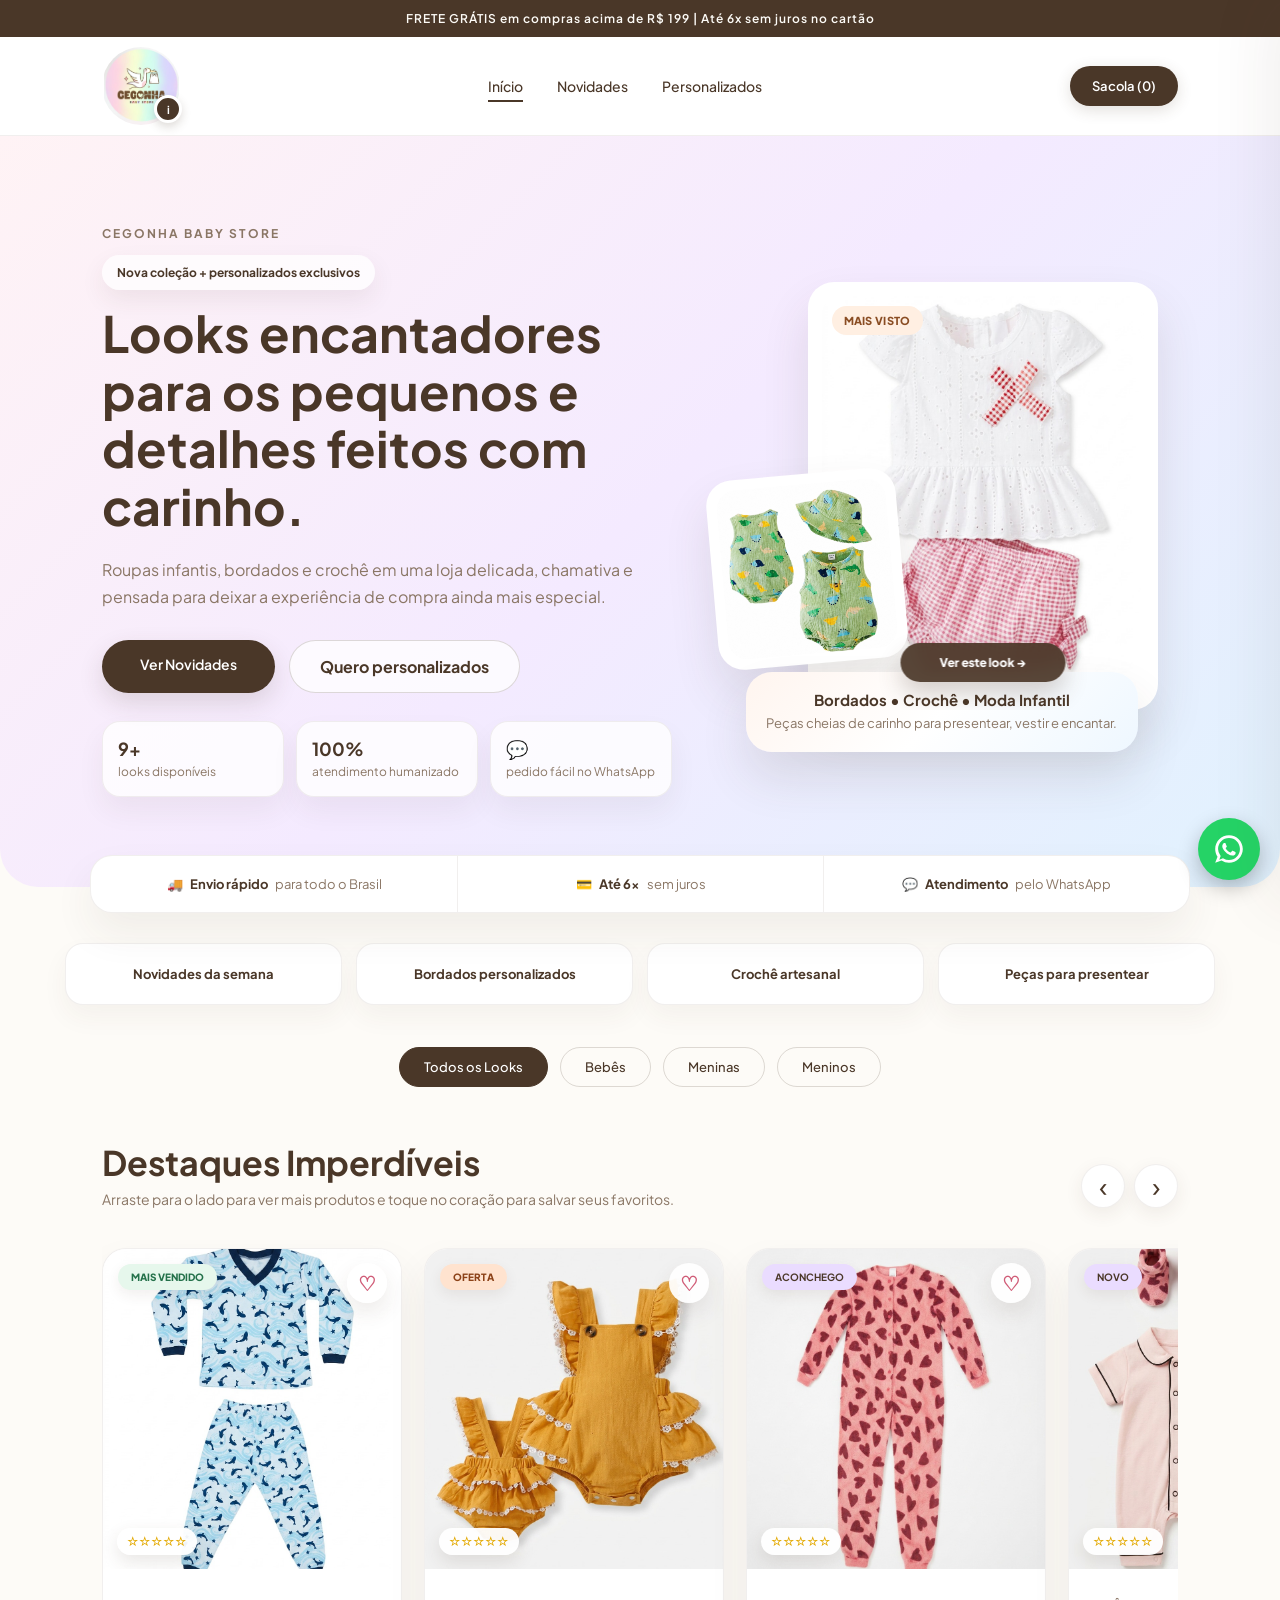
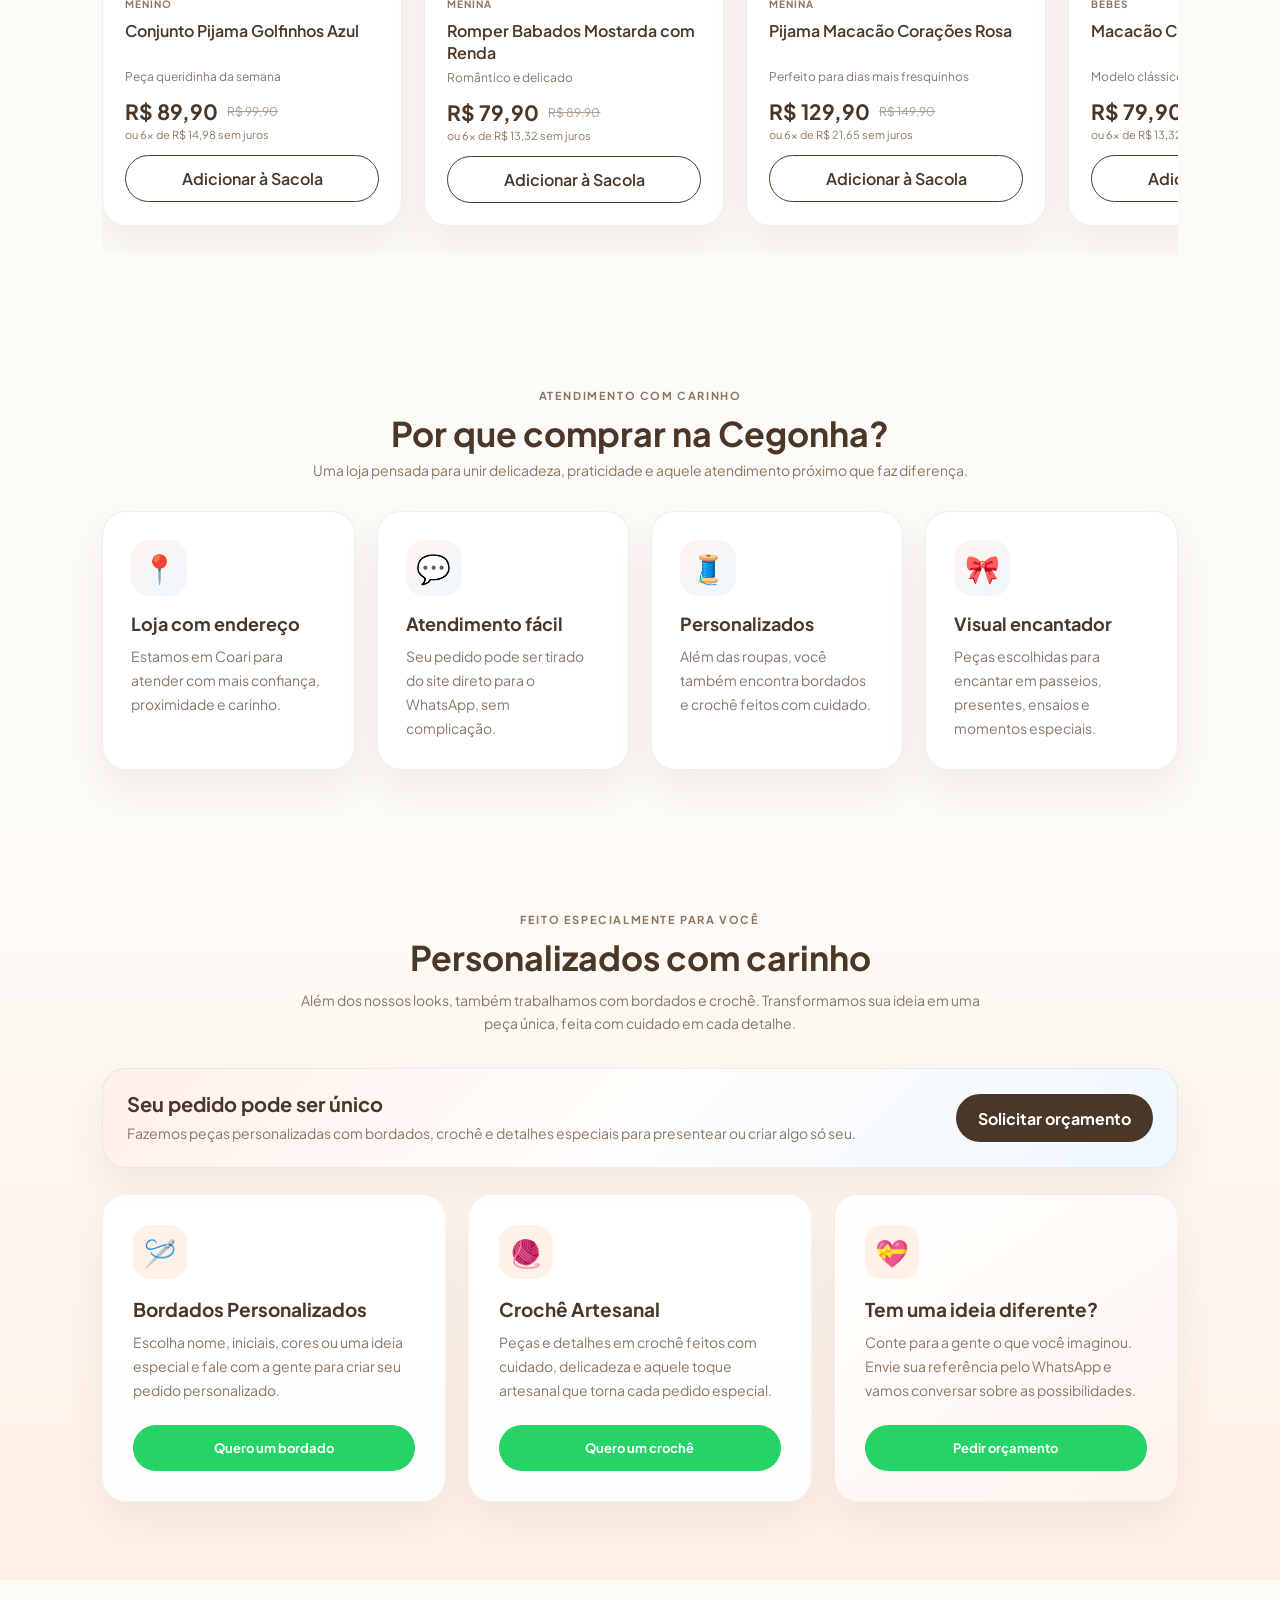
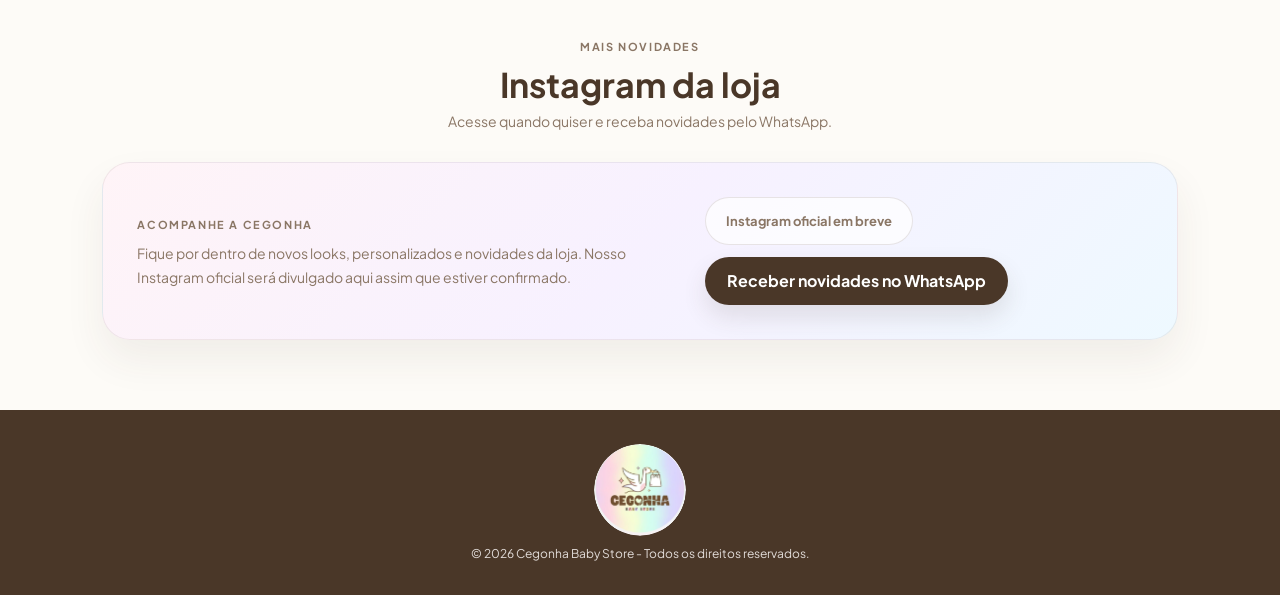
==== index.html @ 8d63ad2d "Add files via upload" ====
<!DOCTYPE html>
<html lang="pt-BR">
<head>
    <meta charset="UTF-8">
    <meta name="viewport" content="width=device-width, initial-scale=1.0">
    <meta name="theme-color" content="#4a3728">
    <title>Cegonha Baby Store | Moda Infantil Premium</title>

    <link rel="preconnect" href="https://fonts.googleapis.com">
    <link rel="preconnect" href="https://fonts.gstatic.com" crossorigin>
    <link href="https://fonts.googleapis.com/css2?family=Plus+Jakarta+Sans:wght@400;500;600;700;800&display=swap" rel="stylesheet">
    <link rel="stylesheet" href="./style.css?v=24">
</head>
<body>

    <div class="topo-alerta">
        FRETE GRÁTIS em compras acima de R$ 199 | Até 6x sem juros no cartão
    </div>

    <header>
        <button class="logo-container logo-botao" type="button" onclick="abrirContato()" aria-label="Ver informações da Cegonha Baby Store" title="Ver informações da loja">
            <img src="./logo.jpg" alt="Cegonha Baby Store" class="logo-img">
        </button>

        <nav aria-label="Menu principal">
            <a href="#inicio" class="ativo" onclick="gerenciarMenuAtivo(this)">Início</a>
            <a href="#produtos" onclick="gerenciarMenuAtivo(this)">Novidades</a>
            <a href="#personalizados" onclick="gerenciarMenuAtivo(this)">Personalizados</a>
        </nav>

        <button class="carrinho" type="button" onclick="alternarCarrinho(true)" aria-label="Abrir sacola">
            Sacola (<span id="contador-carrinho">0</span>)
        </button>
    </header>

    <aside id="carrinho-lateral" class="carrinho-lateral" aria-label="Sacola de compras">
        <div class="carrinho-cabecalho">
            <h3>Sua Sacola</h3>
            <button class="btn-fechar" type="button" onclick="alternarCarrinho(false)" aria-label="Fechar sacola">✕</button>
        </div>

        <div id="carrinho-itens" class="carrinho-itens">
            <p class="carrinho-vazio">Sua sacola está vazia.</p>
        </div>

        <div class="carrinho-rodape">
            <div class="total-bloco">
                <span>Total:</span>
                <span id="carrinho-total">R$ 0,00</span>
            </div>
            <a href="#" id="botao-finalizar-link" target="_blank" rel="noopener noreferrer" class="btn-finalizar" onclick="enviarPedidoWhatsApp(event)">
                Finalizar Pedido via WhatsApp
            </a>
        </div>
    </aside>
    <div id="carrinho-overlay" class="carrinho-overlay" onclick="alternarCarrinho(false)"></div>

    <main>
        <section id="inicio" class="hero">
            <div class="hero-container hero-layout">
                <div class="hero-texto hero-texto-alinhado">
                    <span class="hero-mini">CEGONHA BABY STORE</span>
                    <span class="hero-chip">Nova coleção + personalizados exclusivos</span>
                    <h1>Looks encantadores para os pequenos e detalhes feitos com carinho.</h1>
                    <p>Roupas infantis, bordados e crochê em uma loja delicada, chamativa e pensada para deixar a experiência de compra ainda mais especial.</p>
                    <div class="hero-botoes">
                        <a href="#produtos" class="btn-principal">Ver Novidades</a>
                        <a href="#personalizados" class="btn-secundario">Quero personalizados</a>
                    </div>
                    <div class="hero-mini-cards">
                        <div><strong>9+</strong><span>looks disponíveis</span></div>
                        <div><strong>100%</strong><span>atendimento humanizado</span></div>
                        <div><strong>💬</strong><span>pedido fácil no WhatsApp</span></div>
                    </div>
                </div>

                <div class="hero-visual">
                    <div class="hero-card-principal">
                        <span class="hero-selo">MAIS VISTO</span>
                        <img src="./conjunto-batinha-xadrez.jpeg" alt="Conjunto Batinha Bordada Xadrez Rosa">
                        <button class="hero-ver-produto" type="button" onclick="abrirDetalhes(5)" aria-label="Ver o Conjunto Batinha Bordada Xadrez Rosa">
                            Ver este look <span aria-hidden="true">→</span>
                        </button>
                    </div>
                    <div class="hero-card-secundario hero-card-topo">
                        <img src="./romper-dinossauros-chapeu.jpeg" alt="Produto infantil em destaque secundário">
                    </div>
                    <div class="hero-card-info">
                        <strong>Bordados • Crochê • Moda Infantil</strong>
                        <p>Peças cheias de carinho para presentear, vestir e encantar.</p>
                    </div>
                </div>
            </div>
        </section>

        <section class="beneficios" aria-label="Benefícios da loja">
            <div>🚚 <strong>Envio rápido</strong><span>para todo o Brasil</span></div>
            <div>💳 <strong>Até 6x</strong><span>sem juros</span></div>
            <div>💬 <strong>Atendimento</strong><span>pelo WhatsApp</span></div>
        </section>

        <section class="faixa-categorias" aria-label="Destaques da loja">
            <a class="faixa-item" href="#produtos">Novidades da semana</a>
            <a class="faixa-item" href="#personalizados">Bordados personalizados</a>
            <a class="faixa-item" href="#personalizados">Crochê artesanal</a>
            <a class="faixa-item" href="#produtos">Peças para presentear</a>
        </section>

        <section id="categorias" class="filtros-secao" aria-label="Categorias de produtos">
            <button class="btn-filtro ativo" type="button" data-categoria="todos" onclick="filtrarProdutos('todos', this)">Todos os Looks</button>
            <button class="btn-filtro" type="button" data-categoria="bebe" onclick="filtrarProdutos('bebe', this)">Bebês</button>
            <button class="btn-filtro" type="button" data-categoria="menina" onclick="filtrarProdutos('menina', this)">Meninas</button>
            <button class="btn-filtro" type="button" data-categoria="menino" onclick="filtrarProdutos('menino', this)">Meninos</button>
        </section>

        <section id="produtos" class="vitrine-container">
            <div class="secao-cabecalho vitrine-cabecalho">
                <div>
                    <h2>Destaques Imperdíveis</h2>
                    <p>Arraste para o lado para ver mais produtos e toque no coração para salvar seus favoritos.</p>
                </div>

                <div class="controles-carrossel" aria-label="Navegação dos produtos">
                    <button type="button" class="seta-carrossel" onclick="rolarProdutos(-1)" aria-label="Produtos anteriores">‹</button>
                    <button type="button" class="seta-carrossel" onclick="rolarProdutos(1)" aria-label="Próximos produtos">›</button>
                </div>
            </div>

            <div class="grade-produtos" id="lista-produtos" aria-live="polite"></div>
        </section>

        <section class="por-que-comprar" aria-label="Por que comprar na Cegonha Baby Store">
            <div class="secao-cabecalho">
                <span class="personalizados-mini">ATENDIMENTO COM CARINHO</span>
                <h2>Por que comprar na Cegonha?</h2>
                <p>Uma loja pensada para unir delicadeza, praticidade e aquele atendimento próximo que faz diferença.</p>
            </div>

            <button class="mobile-section-toggle" type="button" onclick="alternarSecaoMobile('secao-por-que', this)">Ver mais informações</button>
            <div id="secao-por-que" class="mobile-section-content">
                <div class="por-que-grade">
                <article class="por-que-card">
                    <div class="por-que-icone">📍</div>
                    <h3>Loja com endereço</h3>
                    <p>Estamos em Coari para atender com mais confiança, proximidade e carinho.</p>
                </article>
                <article class="por-que-card">
                    <div class="por-que-icone">💬</div>
                    <h3>Atendimento fácil</h3>
                    <p>Seu pedido pode ser tirado do site direto para o WhatsApp, sem complicação.</p>
                </article>
                <article class="por-que-card">
                    <div class="por-que-icone">🧵</div>
                    <h3>Personalizados</h3>
                    <p>Além das roupas, você também encontra bordados e crochê feitos com cuidado.</p>
                </article>
                <article class="por-que-card">
                    <div class="por-que-icone">🎀</div>
                    <h3>Visual encantador</h3>
                    <p>Peças escolhidas para encantar em passeios, presentes, ensaios e momentos especiais.</p>
                </article>
                </div>
            </div>
        </section>

        <section id="personalizados" class="personalizados-secao">
            <div class="secao-cabecalho personalizados-cabecalho">
                <span class="personalizados-mini">FEITO ESPECIALMENTE PARA VOCÊ</span>
                <h2>Personalizados com carinho</h2>
                <p>Além dos nossos looks, também trabalhamos com bordados e crochê. Transformamos sua ideia em uma peça única, feita com cuidado em cada detalhe.</p>
            </div>

            <button class="mobile-section-toggle" type="button" onclick="alternarSecaoMobile('secao-personalizados', this)">Abrir personalizados</button>
            <div id="secao-personalizados" class="mobile-section-content">
                <div class="atelier-faixa">
                <div>
                    <strong>Seu pedido pode ser único</strong>
                    <p>Fazemos peças personalizadas com bordados, crochê e detalhes especiais para presentear ou criar algo só seu.</p>
                </div>
                <a href="https://wa.me/5597984154273?text=Ol%C3%A1%21%20Vim%20pelo%20site%20da%20Cegonha%20Baby%20Store%20e%20gostaria%20de%20fazer%20um%20pedido%20personalizado.%20%F0%9F%92%96" target="_blank" rel="noopener noreferrer">Solicitar orçamento</a>
            </div>

            <div class="personalizados-grade">
                <article class="personalizado-card">
                    <div class="personalizado-icone" aria-hidden="true">🪡</div>
                    <h3>Bordados Personalizados</h3>
                    <p>Escolha nome, iniciais, cores ou uma ideia especial e fale com a gente para criar seu pedido personalizado.</p>
                    <a class="btn-personalizado" href="https://wa.me/5597984154273?text=Ol%C3%A1%21%20Vim%20pelo%20site%20da%20Cegonha%20Baby%20Store%20e%20gostaria%20de%20fazer%20um%20or%C3%A7amento%20de%20bordado%20personalizado.%20%F0%9F%AA%A1%E2%9C%A8" target="_blank" rel="noopener noreferrer">Quero um bordado</a>
                </article>

                <article class="personalizado-card">
                    <div class="personalizado-icone" aria-hidden="true">🧶</div>
                    <h3>Crochê Artesanal</h3>
                    <p>Peças e detalhes em crochê feitos com cuidado, delicadeza e aquele toque artesanal que torna cada pedido especial.</p>
                    <a class="btn-personalizado" href="https://wa.me/5597984154273?text=Ol%C3%A1%21%20Vim%20pelo%20site%20da%20Cegonha%20Baby%20Store%20e%20gostaria%20de%20fazer%20um%20or%C3%A7amento%20de%20croch%C3%AA%20personalizado.%20%F0%9F%A7%B6%E2%9C%A8" target="_blank" rel="noopener noreferrer">Quero um crochê</a>
                </article>

                <article class="personalizado-card personalizado-destaque">
                    <div class="personalizado-icone" aria-hidden="true">💝</div>
                    <h3>Tem uma ideia diferente?</h3>
                    <p>Conte para a gente o que você imaginou. Envie sua referência pelo WhatsApp e vamos conversar sobre as possibilidades.</p>
                    <a class="btn-personalizado" href="https://wa.me/5597984154273?text=Ol%C3%A1%21%20Vim%20pelo%20site%20da%20Cegonha%20Baby%20Store%20e%20tenho%20uma%20ideia%20para%20um%20pedido%20personalizado.%20Posso%20enviar%20uma%20refer%C3%AAncia%3F%20%F0%9F%92%95" target="_blank" rel="noopener noreferrer">Pedir orçamento</a>
                </article>
                </div>
            </div>
        </section>

        <section id="instagram" class="instagram-secao">
            <div class="secao-cabecalho secao-cabecalho-mobile-simples">
                <span class="personalizados-mini">MAIS NOVIDADES</span>
                <h2>Instagram da loja</h2>
                <p>Acesse quando quiser e receba novidades pelo WhatsApp.</p>
            </div>
            <button class="mobile-section-toggle" type="button" onclick="alternarSecaoMobile('secao-instagram', this)">Abrir Instagram</button>
            <div id="secao-instagram" class="mobile-section-content">
                <div class="instagram-card">
                    <div>
                        <span class="personalizados-mini">ACOMPANHE A CEGONHA</span>
                        <p>Fique por dentro de novos looks, personalizados e novidades da loja. Nosso Instagram oficial será divulgado aqui assim que estiver confirmado.</p>
                    </div>
                    <div class="instagram-acoes">
                        <span class="instagram-em-breve" aria-label="Instagram oficial em breve">Instagram oficial em breve</span>
                        <a class="btn-instagram" href="https://wa.me/5597984154273?text=Ol%C3%A1%21%20Quero%20receber%20as%20novidades%20da%20Cegonha%20Baby%20Store." target="_blank" rel="noopener noreferrer">Receber novidades no WhatsApp</a>
                    </div>
                </div>
            </div>
        </section>
    </main>

    <div id="modal-contato" class="modal-contato" onclick="fecharContatoAoClicarFora(event)">
        <section class="contato-conteudo" role="dialog" aria-modal="true" aria-labelledby="contato-titulo">
            <button class="btn-fechar-contato" type="button" onclick="fecharContato()" aria-label="Fechar informações da loja">✕</button>

            <div class="contato-topo">
                <img src="./logo.jpg" alt="Cegonha Baby Store" class="contato-logo">
                <div>
                    <span class="contato-mini">FALE COM A GENTE</span>
                    <h2 id="contato-titulo">Cegonha Baby Store</h2>
                    <p>Será um prazer atender você. Confira nossos canais e endereço.</p>
                </div>
            </div>

            <div class="contato-lista">
                <a class="contato-item" href="tel:+559784262577">
                    <span class="contato-icone" aria-hidden="true">📞</span>
                    <span>
                        <small>Telefone</small>
                        <strong>(97) 8426-2577</strong>
                    </span>
                </a>

                <a class="contato-item" href="mailto:cegonhababystoreoficial@gmail.com">
                    <span class="contato-icone" aria-hidden="true">✉️</span>
                    <span>
                        <small>E-mail</small>
                        <strong>cegonhababystoreoficial@gmail.com</strong>
                    </span>
                </a>

                <div class="contato-item contato-endereco">
                    <span class="contato-icone" aria-hidden="true">📍</span>
                    <span>
                        <small>Endereço</small>
                        <strong>Rua Dois de Agosto, nº 478 — Centro, Coari - AM</strong>
                    </span>
                </div>
            </div>

            <a class="contato-whatsapp" href="https://wa.me/5597984154273?text=Ol%C3%A1%21%20Vim%20pelo%20site%20da%20Cegonha%20Baby%20Store%20e%20gostaria%20de%20mais%20informa%C3%A7%C3%B5es." target="_blank" rel="noopener noreferrer">
                Falar pelo WhatsApp
            </a>
        </section>
    </div>

    <div id="modal-detalhes" class="modal-detalhes" onclick="fecharModalAoClicarFora(event)">
        <div class="modal-conteudo">
            <button class="btn-fechar-modal" type="button" onclick="fecharDetalhes()" aria-label="Fechar detalhes">✕</button>
            <div class="modal-foto-bloco" id="modal-foto-bloco" onclick="abrirVisualizadorImagem()" role="button" tabindex="0" aria-label="Ampliar e explorar a foto do produto">
                <img id="modal-img" src="" alt="Produto ampliado">
                <span class="dica-ampliar" aria-hidden="true">Toque para ampliar</span>
            </div>
            <div class="modal-info-bloco">
                <span id="modal-categoria" class="produto-categoria"></span>
                <h2 id="modal-titulo">Nome do Produto</h2>
                <div id="modal-preco" class="modal-preco">R$ 0,00</div>
                <p id="modal-descricao" class="modal-descricao">Descrição...</p>
                <div class="modal-acoes">
                    <button id="modal-btn-comprar" type="button" class="btn-comprar">Adicionar à Sacola</button>
                    <a id="modal-btn-whatsapp" class="btn-modal-whatsapp" href="https://wa.me/5597984154273" target="_blank" rel="noopener noreferrer">Falar no WhatsApp</a>
                </div>

                <button class="btn-toggle-avaliacoes-mobile" type="button" onclick="alternarAvaliacoesMobile()">Ver avaliações e avaliar</button>

                <section id="avaliacoes-modal" class="avaliacoes-modal" aria-labelledby="avaliacoes-titulo">
                    <div class="avaliacoes-resumo avaliacoes-resumo-compacto">
                        <div>
                            <span class="avaliacoes-mini">AVALIAÇÕES DE CLIENTES</span>
                            <h3 id="avaliacoes-titulo">Avalie esta peça</h3>
                        </div>
                        <div class="avaliacoes-media" id="avaliacoes-media">
                            <strong>—</strong>
                            <span>☆☆☆☆☆</span>
                        </div>
                    </div>

                    <form class="avaliacao-form avaliacao-form-compacta" onsubmit="enviarAvaliacao(event)">
                        <div class="avaliacao-linha-topo">
                            <div>
                                <p class="avaliacao-pergunta">Sua nota</p>
                                <small class="avaliacao-dica">Toque nas estrelas e envie.</small>
                            </div>
                            <div class="avaliacao-estrelas-escolha" id="avaliacao-estrelas-escolha" role="radiogroup" aria-label="Escolha uma nota de 1 a 5 estrelas">
                                <button type="button" data-nota="1" onclick="selecionarNota(1)" aria-label="1 estrela">★</button>
                                <button type="button" data-nota="2" onclick="selecionarNota(2)" aria-label="2 estrelas">★</button>
                                <button type="button" data-nota="3" onclick="selecionarNota(3)" aria-label="3 estrelas">★</button>
                                <button type="button" data-nota="4" onclick="selecionarNota(4)" aria-label="4 estrelas">★</button>
                                <button type="button" data-nota="5" onclick="selecionarNota(5)" aria-label="5 estrelas">★</button>
                            </div>
                        </div>

                        <div class="avaliacao-campos avaliacao-campos-compactos">
                            <input id="avaliacao-nome" type="text" maxlength="40" placeholder="Seu nome (opcional)" autocomplete="name">
                            <textarea id="avaliacao-comentario" maxlength="300" rows="2" placeholder="Comentário curto (opcional)"></textarea>
                        </div>

                        <div class="avaliacao-rodape-form">
                            <small class="avaliacao-aviso">Sua avaliação será publicada para todos e pode ser atualizada neste aparelho.</small>
                            <button id="btn-enviar-avaliacao" class="btn-enviar-avaliacao" type="submit">Enviar avaliação</button>
                        </div>
                    </form>

                    <div id="lista-avaliacoes" class="lista-avaliacoes lista-avaliacoes-compacta"></div>
                </section>
            </div>
        </div>
    </div>

    <!-- Visualizador da foto: zoom + arrastar/passear pela imagem -->
    <div id="visualizador-imagem" class="visualizador-imagem" aria-hidden="true">
        <div class="visualizador-barra">
            <div class="visualizador-titulo">
                <strong id="visualizador-nome">Detalhes da peça</strong>
                <small>Arraste para explorar • use dois dedos para ampliar</small>
            </div>
            <button class="visualizador-fechar" type="button" onclick="fecharVisualizadorImagem()" aria-label="Fechar imagem ampliada">✕</button>
        </div>

        <div id="visualizador-area" class="visualizador-area" aria-label="Imagem ampliada do produto">
            <img id="visualizador-img" src="" alt="" draggable="false">
        </div>

        <div class="visualizador-controles" aria-label="Controles de zoom">
            <button type="button" onclick="alterarZoomImagem(-0.5)" aria-label="Diminuir zoom">−</button>
            <button type="button" class="visualizador-reset" onclick="resetarVisualizadorImagem()">100%</button>
            <button type="button" onclick="alterarZoomImagem(0.5)" aria-label="Aumentar zoom">+</button>
        </div>
    </div>

    <div id="pedido-modal" class="pedido-modal" aria-hidden="true" onclick="fecharPedidoAoClicarFora(event)">
        <section class="pedido-modal-card" role="dialog" aria-modal="true" aria-labelledby="pedido-modal-titulo">
            <div class="pedido-modal-topo">
                <div>
                    <span class="pedido-modal-mini">FINALIZAR PEDIDO</span>
                    <h2 id="pedido-modal-titulo">Só falta seus dados</h2>
                    <p>O pedido será registrado e, em seguida, abriremos o WhatsApp para você finalizar com a loja.</p>
                </div>
                <button type="button" class="pedido-modal-fechar" onclick="fecharPedidoModal()" aria-label="Fechar">×</button>
            </div>

            <form id="pedido-form" class="pedido-form" onsubmit="confirmarPedidoWhatsApp(event)">
                <label>
                    <span>Seu nome *</span>
                    <input id="pedido-cliente-nome" type="text" maxlength="80" autocomplete="name" required placeholder="Como podemos chamar você?">
                </label>

                <label>
                    <span>Telefone / WhatsApp *</span>
                    <input id="pedido-cliente-telefone" type="tel" maxlength="20" autocomplete="tel" inputmode="tel" required placeholder="(97) 99999-9999">
                </label>

                <label>
                    <span>Observação <small>(opcional)</small></span>
                    <textarea id="pedido-observacao" maxlength="500" rows="3" placeholder="Ex.: preferência de cor, retirada, presente..."></textarea>
                </label>

                <div class="pedido-resumo-mini">
                    <span>Total do pedido</span>
                    <strong id="pedido-modal-total">R$ 0,00</strong>
                </div>

                <p id="pedido-form-msg" class="pedido-form-msg" role="status"></p>

                <div class="pedido-form-acoes">
                    <button type="button" class="pedido-btn-secundario" onclick="fecharPedidoModal()">Voltar</button>
                    <button id="pedido-confirmar-btn" type="submit" class="pedido-btn-principal">Registrar e abrir WhatsApp</button>
                </div>
            </form>
        </section>
    </div>

    <div id="toast-carrinho" class="toast-carrinho" aria-live="polite"></div>

    <a href="https://wa.me/5597984154273?text=Olá!%20Gostaria%20de%20mais%20informações."
       class="whatsapp-btn"
       target="_blank"
       rel="noopener noreferrer"
       aria-label="Falar no WhatsApp">
        <svg xmlns="http://www.w3.org/2000/svg" width="34" height="34" viewBox="0 0 32 32" fill="white" aria-hidden="true">
            <path d="M16.001 3C8.832 3 3 8.831 3 16c0 2.58.756 5.09 2.188 7.24L3 29l5.93-2.155A12.95 12.95 0 0016.001 29C23.169 29 29 23.169 29 16S23.169 3 16.001 3zm0 23.4a10.3 10.3 0 01-5.253-1.435l-.376-.224-3.52 1.279 1.303-3.43-.245-.392A10.31 10.31 0 015.7 16c0-5.68 4.622-10.3 10.301-10.3 5.68 0 10.3 4.62 10.3 10.3 0 5.679-4.62 10.4-10.3 10.4zm5.65-7.65c-.31-.156-1.83-.902-2.116-1.004-.285-.104-.492-.156-.699.156-.207.31-.803 1.004-.985 1.21-.182.208-.364.234-.674.078-.31-.155-1.31-.482-2.496-1.537-.922-.822-1.544-1.837-1.726-2.148-.182-.31-.02-.478.136-.633.14-.139.31-.363.466-.544.156-.182.207-.311.31-.519.104-.207.052-.389-.026-.544-.078-.156-.699-1.685-.959-2.307-.252-.605-.508-.522-.699-.532h-.596c-.208 0-.544.078-.829.389-.285.31-1.088 1.063-1.088 2.592s1.114 3.006 1.27 3.214c.155.207 2.193 3.348 5.313 4.694.742.32 1.321.511 1.773.654.745.237 1.423.204 1.96.124.598-.089 1.83-.748 2.089-1.47.26-.724.26-1.345.182-1.47-.078-.13-.285-.208-.596-.364z"/>
        </svg>
    </a>

    <nav class="bottom-nav-mobile" aria-label="Navegação rápida mobile">
        <a href="#inicio" onclick="ativarMenuPorHref('#inicio', this)">
            <span class="mobile-nav-icon" aria-hidden="true"><svg viewBox="0 0 24 24"><path d="M3 11.5 12 4l9 7.5v8a1 1 0 0 1-1 1h-5v-6H9v6H4a1 1 0 0 1-1-1z"/></svg></span><span>Início</span>
        </a>
        <a href="#categorias" onclick="ativarMenuPorHref('#produtos', this)">
            <span class="mobile-nav-icon" aria-hidden="true"><svg viewBox="0 0 24 24"><path d="M4 7h16l-1 13H5zM8 7a4 4 0 0 1 8 0"/></svg></span><span>Produtos</span>
        </a>
        <a href="javascript:void(0)" onclick="abrirFavoritosMobile(this)">
            <span class="mobile-icone-com-badge mobile-nav-icon" aria-hidden="true"><svg viewBox="0 0 24 24"><path d="M20.8 4.6a5.5 5.5 0 0 0-7.8 0L12 5.7l-1.1-1.1a5.5 5.5 0 0 0-7.8 7.8L12 21l8.8-8.6a5.5 5.5 0 0 0 0-7.8z"/></svg><em id="contador-favoritos-mobile">0</em></span><span>Favoritos</span>
        </a>
        <a href="javascript:void(0)" onclick="alternarCarrinho(true); setNavMobileAtivo(this)">
            <span class="mobile-icone-com-badge mobile-nav-icon" aria-hidden="true"><svg viewBox="0 0 24 24"><path d="M6 8h12l1 12H5zM9 8a3 3 0 0 1 6 0"/></svg><em id="contador-sacola-mobile">0</em></span><span>Sacola</span>
        </a>
    </nav>

    <footer>
        <button class="footer-logo-botao" type="button" onclick="abrirContato()" aria-label="Ver informações da Cegonha Baby Store" title="Ver informações da loja">
            <img src="./logo.jpg" alt="Cegonha Baby Store" class="footer-logo">
        </button>
        <p>&copy; 2026 Cegonha Baby Store - Todos os direitos reservados.</p>
    </footer>

    <script src="https://cdn.jsdelivr.net/npm/@supabase/supabase-js@2"></script>
    <script src="./script.js?v=24"></script>
</body>
</html>
---- style.css ----
* {
    margin: 0;
    padding: 0;
    box-sizing: border-box;
    font-family: 'Plus Jakarta Sans', sans-serif;
}

:root {
    --marrom-luxo: #4a3728;
    --marrom-suave: #8a7665;
    --rosa-veludo: #fbc4ab;
    --rosa-fundo: #fff1e6;
    --branco-puro: #ffffff;
    --amarelo-logo: #fff0a8;
    --lilas-logo: #eadcff;
    --verde-whatsapp: #25d366;
    --borda: rgba(74, 55, 40, 0.08);
    --sombra-premium: 0 20px 40px rgba(74, 55, 40, 0.07);
}

html {
    scroll-behavior: smooth;
}

body {
    background-color: #fdfbf7;
    color: var(--marrom-luxo);
    overflow-x: hidden;
}

button,
a {
    -webkit-tap-highlight-color: transparent;
}

button {
    font: inherit;
}

.topo-alerta {
    background-color: var(--marrom-luxo);
    color: #fdfbf7;
    text-align: center;
    padding: 11px 5%;
    font-size: 12px;
    font-weight: 600;
    letter-spacing: 1px;
}

header {
    background-color: rgba(255, 255, 255, 0.94);
    backdrop-filter: blur(12px);
    display: flex;
    justify-content: space-between;
    align-items: center;
    gap: 24px;
    padding: 10px 8%;
    position: sticky;
    top: 0;
    z-index: 1000;
    border-bottom: 1px solid var(--borda);
}

.logo-container {
    display: flex;
    align-items: center;
    text-decoration: none;
    flex-shrink: 0;
}

.logo-img {
    width: 78px;
    height: 78px;
    object-fit: contain;
    display: block;
    border-radius: 50%;
}

nav {
    display: flex;
    align-items: center;
    gap: 34px;
}

nav a {
    text-decoration: none;
    color: var(--marrom-luxo);
    font-weight: 500;
    font-size: 14px;
    position: relative;
    padding: 7px 0;
}

nav a::after {
    content: '';
    position: absolute;
    width: 0;
    height: 2px;
    bottom: 0;
    left: 0;
    background-color: var(--marrom-luxo);
    transition: width .25s ease;
}

nav a:hover::after,
nav a.ativo::after {
    width: 100%;
}

.carrinho {
    border: 0;
    cursor: pointer;
    font-weight: 600;
    font-size: 13px;
    background-color: var(--marrom-luxo);
    color: var(--branco-puro);
    padding: 12px 22px;
    border-radius: 100px;
    box-shadow: 0 4px 15px rgba(74, 55, 40, 0.16);
    transition: transform .25s ease, box-shadow .25s ease;
    white-space: nowrap;
}

.carrinho:hover {
    transform: translateY(-2px);
    box-shadow: 0 8px 24px rgba(74, 55, 40, 0.22);
}

.hero {
    background: linear-gradient(135deg, #fff3f5 0%, #f4eaff 50%, #e0f2fe 100%);
    padding: 90px 8%;
    min-height: 455px;
    display: flex;
    align-items: center;
    justify-content: center;
    text-align: center;
    border-bottom-left-radius: 38px;
    border-bottom-right-radius: 38px;
}

.hero-container {
    width: 100%;
    display: flex;
    justify-content: center;
}

.hero-texto {
    max-width: 780px;
    display: flex;
    flex-direction: column;
    align-items: center;
}

.hero-mini {
    margin-bottom: 14px;
    font-size: 12px;
    font-weight: 700;
    letter-spacing: 2px;
    color: var(--marrom-suave);
}

.hero-texto h1 {
    font-size: clamp(34px, 5vw, 50px);
    line-height: 1.15;
    margin-bottom: 22px;
}

.hero-texto p {
    max-width: 680px;
    font-size: 16px;
    color: var(--marrom-suave);
    line-height: 1.7;
    margin-bottom: 30px;
}

.btn-principal {
    display: inline-block;
    background-color: var(--marrom-luxo);
    color: var(--branco-puro);
    padding: 15px 38px;
    text-decoration: none;
    font-weight: 600;
    font-size: 14px;
    border-radius: 100px;
    box-shadow: 0 10px 25px rgba(74, 55, 40, 0.15);
    transition: transform .25s ease, background .25s ease;
}

.btn-principal:hover {
    background-color: var(--marrom-suave);
    transform: translateY(-2px);
}

.beneficios {
    width: min(1100px, 88%);
    margin: -32px auto 30px;
    position: relative;
    z-index: 2;
    background: #fff;
    border: 1px solid var(--borda);
    border-radius: 22px;
    box-shadow: var(--sombra-premium);
    display: grid;
    grid-template-columns: repeat(3, 1fr);
    overflow: hidden;
}

.beneficios > div {
    padding: 20px;
    display: flex;
    justify-content: center;
    align-items: center;
    gap: 7px;
    font-size: 13px;
    text-align: center;
}

.beneficios > div + div {
    border-left: 1px solid var(--borda);
}

.beneficios span {
    color: var(--marrom-suave);
}

.filtros-secao {
    display: flex;
    justify-content: center;
    gap: 12px;
    margin: 42px auto 18px;
    padding: 0 4%;
}

.btn-filtro {
    flex-shrink: 0;
    background-color: transparent;
    border: 1px solid rgba(74, 55, 40, 0.18);
    padding: 11px 24px;
    border-radius: 100px;
    font-weight: 500;
    font-size: 13px;
    color: var(--marrom-luxo);
    cursor: pointer;
    transition: all .25s ease;
}

.btn-filtro.ativo,
.btn-filtro:hover {
    background-color: var(--marrom-luxo);
    border-color: var(--marrom-luxo);
    color: var(--branco-puro);
}

.vitrine-container {
    padding: 0 8% 50px;
}

.secao-cabecalho {
    text-align: center;
    margin: 54px 0 32px;
}

.secao-cabecalho h2 {
    font-size: clamp(26px, 4vw, 34px);
    font-weight: 700;
}

.secao-cabecalho p {
    color: var(--marrom-suave);
    font-size: 14px;
    margin-top: 6px;
}

.vitrine-cabecalho {
    display: flex;
    align-items: flex-end;
    justify-content: space-between;
    gap: 24px;
    text-align: left;
}

.controles-carrossel {
    display: flex;
    gap: 9px;
    flex-shrink: 0;
}

.seta-carrossel {
    width: 44px;
    height: 44px;
    border: 1px solid var(--borda);
    border-radius: 50%;
    background: #fff;
    color: var(--marrom-luxo);
    font-size: 28px;
    line-height: 1;
    cursor: pointer;
    box-shadow: 0 6px 18px rgba(74, 55, 40, .08);
    transition: all .2s ease;
}

.seta-carrossel:hover {
    background: var(--marrom-luxo);
    color: #fff;
    transform: translateY(-1px);
}

/* CARROSSEL HORIZONTAL: celular desliza com o dedo e computador pode arrastar com o mouse */
.grade-produtos {
    display: flex;
    gap: 22px;
    overflow-x: auto;
    overflow-y: hidden;
    padding: 8px 4px 28px;
    scroll-behavior: smooth;
    scroll-snap-type: x proximity;
    scrollbar-width: none;
    cursor: grab;
    user-select: none;
    -webkit-overflow-scrolling: touch;
}

.grade-produtos::-webkit-scrollbar {
    display: none;
}

.grade-produtos.arrastando {
    cursor: grabbing;
    scroll-behavior: auto;
}

.produto-card {
    flex: 0 0 clamp(245px, 24vw, 300px);
    scroll-snap-align: start;
    background-color: var(--branco-puro);
    border-radius: 24px;
    overflow: hidden;
    position: relative;
    border: 1px solid var(--borda);
    box-shadow: var(--sombra-premium);
    transition: transform .3s ease, box-shadow .3s ease;
}

.produto-card:hover {
    transform: translateY(-5px);
    box-shadow: 0 24px 48px rgba(74, 55, 40, 0.10);
}

.produto-imagem {
    width: 100%;
    height: 320px;
    overflow: hidden;
    position: relative;
    cursor: zoom-in;
    background: linear-gradient(135deg, #fff3f5, #f4eaff, #e0f2fe);
}

.produto-imagem img {
    width: 100%;
    height: 100%;
    display: block;
    object-fit: cover;
    transition: transform .45s ease;
    -webkit-user-drag: none;
}

.produto-imagem::after {
    content: "Toque para ver detalhes";
    position: absolute;
    left: 50%;
    bottom: 12px;
    transform: translateX(-50%);
    background: rgba(255, 255, 255, 0.92);
    color: var(--marrom-luxo);
    padding: 7px 12px;
    border-radius: 999px;
    font-size: 11px;
    font-weight: 700;
    white-space: nowrap;
    opacity: 0;
    pointer-events: none;
    transition: opacity .2s ease;
    z-index: 3;
}

.produto-imagem:hover::after,
.produto-imagem:focus::after {
    opacity: 1;
}

.produto-imagem:hover img {
    transform: scale(1.06);
}

.fallback-foto {
    position: absolute;
    inset: 0;
    display: flex;
    flex-direction: column;
    align-items: center;
    justify-content: center;
    gap: 9px;
    text-align: center;
    color: var(--marrom-suave);
    padding: 20px;
    font-size: 13px;
}

.fallback-foto strong {
    color: var(--marrom-luxo);
    font-size: 14px;
}

.produto-badge-desconto,
.produto-badge-novidade {
    position: absolute;
    top: 15px;
    left: 15px;
    padding: 7px 13px;
    border-radius: 100px;
    font-size: 10px;
    font-weight: 700;
    text-transform: uppercase;
    z-index: 5;
    box-shadow: 0 5px 14px rgba(74, 55, 40, .08);
}

.produto-badge-desconto {
    background-color: var(--amarelo-logo);
}

.produto-badge-novidade {
    background-color: var(--lilas-logo);
}

.produto-info {
    padding: 22px;
    text-align: left;
}

.produto-categoria {
    font-size: 10px;
    text-transform: uppercase;
    font-weight: 700;
    color: var(--marrom-suave);
    letter-spacing: 1px;
}

.produto-card h3 {
    font-size: 16px;
    font-weight: 600;
    margin: 8px 0;
    min-height: 42px;
    line-height: 1.35;
}

.produto-estrelas {
    font-size: 12px;
    color: #e3a900;
    margin-bottom: 12px;
    letter-spacing: .2px;
}

.produto-preco-bloco {
    display: flex;
    align-items: center;
    gap: 9px;
    flex-wrap: wrap;
}

.preco-atual {
    font-size: 21px;
    font-weight: 700;
}

.preco-antigo {
    color: #a99c93;
    text-decoration: line-through;
    font-size: 12px;
}

.parcelamento {
    display: block;
    color: var(--marrom-suave);
    margin-top: 3px;
    font-size: 11px;
}

.btn-comprar {
    background-color: transparent;
    border: 1px solid var(--marrom-luxo);
    color: var(--marrom-luxo);
    padding: 12px;
    border-radius: 100px;
    cursor: pointer;
    font-weight: 600;
    width: 100%;
    margin-top: 14px;
    transition: all .25s ease;
}

.btn-comprar:hover {
    background-color: var(--marrom-luxo);
    color: var(--branco-puro);
}

.sem-produtos {
    min-width: 100%;
    text-align: center;
    padding: 60px 20px;
    color: var(--marrom-suave);
    background: #fff;
    border-radius: 24px;
    border: 1px solid var(--borda);
}

.modal-detalhes {
    position: fixed;
    inset: 0;
    background-color: rgba(74, 55, 40, 0.42);
    backdrop-filter: blur(8px);
    z-index: 3000;
    display: none;
    align-items: center;
    justify-content: center;
    padding: 20px;
}

.modal-detalhes.ativo {
    display: flex;
}

.modal-conteudo {
    background-color: #fff;
    width: 100%;
    max-width: 820px;
    border-radius: 28px;
    padding: 36px;
    position: relative;
    box-shadow: 0 30px 60px rgba(0, 0, 0, .15);
    display: grid;
    grid-template-columns: 1fr 1fr;
    gap: 34px;
    animation: modalEntrada .3s ease;
}

.btn-fechar-modal {
    position: absolute;
    top: 16px;
    right: 18px;
    width: 38px;
    height: 38px;
    border-radius: 50%;
    background: #fff;
    border: 1px solid var(--borda);
    font-size: 18px;
    cursor: pointer;
    color: var(--marrom-luxo);
    z-index: 5;
}

.modal-foto-bloco {
    width: 100%;
    height: 420px;
    border-radius: 20px;
    overflow: hidden;
    position: relative;
    background: linear-gradient(135deg, #fff3f5, #f4eaff, #e0f2fe);
}

.modal-foto-bloco img {
    width: 100%;
    height: 100%;
    object-fit: cover;
}

.modal-info-bloco {
    display: flex;
    flex-direction: column;
    justify-content: center;
    text-align: left;
}

.modal-info-bloco h2 {
    font-size: 26px;
    margin: 8px 0 10px;
}

.modal-preco {
    font-size: 25px;
    font-weight: 700;
    margin-bottom: 15px;
}

.modal-descricao {
    font-size: 14px;
    color: var(--marrom-suave);
    line-height: 1.65;
    margin-bottom: 18px;
}

@keyframes modalEntrada {
    from { opacity: 0; transform: scale(.96); }
    to { opacity: 1; transform: scale(1); }
}

.carrinho-lateral {
    position: fixed;
    top: 0;
    right: -430px;
    width: min(420px, 100vw);
    height: 100dvh;
    background-color: var(--branco-puro);
    box-shadow: -20px 0 60px rgba(74, 55, 40, .08);
    z-index: 3400;
    display: flex;
    flex-direction: column;
    padding: 32px 26px;
    transition: right .35s ease;
}

.carrinho-lateral.aberto {
    right: 0;
}

.carrinho-cabecalho {
    display: flex;
    justify-content: space-between;
    align-items: center;
    border-bottom: 1px solid #f0ece9;
    padding-bottom: 15px;
}

.btn-fechar {
    background: none;
    border: none;
    font-size: 20px;
    cursor: pointer;
}

.carrinho-itens {
    flex: 1;
    overflow-y: auto;
    padding: 20px 0;
}

.carrinho-vazio {
    text-align: center;
    color: var(--marrom-suave);
    margin-top: 40px;
}

.item-carrinho {
    display: grid;
    grid-template-columns: 58px 1fr;
    gap: 12px;
    margin-bottom: 12px;
    background: #fdfbf7;
    padding: 12px;
    border-radius: 16px;
    border: 1px solid var(--borda);
}

.item-carrinho img {
    width: 58px;
    height: 58px;
    object-fit: cover;
    border-radius: 10px;
    background: var(--rosa-fundo);
}

.item-info h5 {
    font-size: 13px;
    line-height: 1.3;
    margin-bottom: 4px;
}

.item-info p {
    font-size: 12px;
    color: var(--marrom-suave);
}

.item-acoes {
    display: flex;
    align-items: center;
    gap: 7px;
    margin-top: 8px;
}

.btn-quantidade {
    width: 27px;
    height: 27px;
    border: 1px solid var(--borda);
    border-radius: 50%;
    background: #fff;
    cursor: pointer;
}

.btn-remover {
    margin-left: auto;
    background: none;
    border: none;
    color: #b84c4c;
    cursor: pointer;
    font-size: 11px;
    font-weight: 700;
}

.carrinho-rodape {
    border-top: 1px solid #f0ece9;
    padding-top: 18px;
    padding-bottom: env(safe-area-inset-bottom, 0px);
    background: var(--branco-puro);
    flex-shrink: 0;
}

.total-bloco {
    display: flex;
    justify-content: space-between;
    font-size: 18px;
    font-weight: 700;
    margin-bottom: 15px;
}

.btn-finalizar {
    display: block;
    width: 100%;
    background-color: var(--verde-whatsapp);
    color: white;
    border: none;
    padding: 15px;
    border-radius: 100px;
    font-weight: 700;
    font-size: 14px;
    cursor: pointer;
    text-align: center;
    text-decoration: none;
}

.carrinho-overlay {
    position: fixed;
    inset: 0;
    background: rgba(74, 55, 40, .18);
    z-index: 3300;
    display: none;
}

.carrinho-overlay.aberto {
    display: block;
}

.personalizados-secao {
    background: linear-gradient(180deg, #fdfbf7 0%, var(--rosa-fundo) 100%);
    padding: 48px 8% 78px;
}

.personalizados-cabecalho {
    max-width: 760px;
    margin-left: auto;
    margin-right: auto;
}

.personalizados-mini {
    display: inline-block;
    margin-bottom: 10px;
    font-size: 11px;
    font-weight: 700;
    letter-spacing: 1.6px;
    color: var(--marrom-suave);
}

.personalizados-cabecalho p {
    max-width: 690px;
    margin: 10px auto 0;
    line-height: 1.7;
}

.personalizados-grade {
    display: grid;
    grid-template-columns: repeat(3, minmax(0, 1fr));
    gap: 22px;
    max-width: 1120px;
    margin: 0 auto;
}

.personalizado-card {
    display: flex;
    flex-direction: column;
    align-items: flex-start;
    background: rgba(255, 255, 255, .92);
    padding: 30px;
    border: 1px solid rgba(74, 55, 40, .06);
    border-radius: 24px;
    box-shadow: var(--sombra-premium);
    transition: transform .3s ease, box-shadow .3s ease;
}

.personalizado-card:hover {
    transform: translateY(-6px);
    box-shadow: 0 24px 48px rgba(74, 55, 40, .09);
}

.personalizado-destaque {
    background: linear-gradient(145deg, #ffffff 0%, #fff4ee 100%);
}

.personalizado-icone {
    width: 54px;
    height: 54px;
    display: grid;
    place-items: center;
    margin-bottom: 18px;
    border-radius: 18px;
    background: var(--rosa-fundo);
    font-size: 27px;
}

.personalizado-card h3 {
    margin-bottom: 10px;
    font-size: 19px;
    color: var(--marrom-luxo);
}

.personalizado-card p {
    flex: 1;
    margin-bottom: 22px;
    color: var(--marrom-suave);
    font-size: 14px;
    line-height: 1.7;
}

.btn-personalizado {
    display: inline-flex;
    align-items: center;
    justify-content: center;
    width: 100%;
    min-height: 46px;
    padding: 12px 18px;
    border-radius: 100px;
    background: var(--verde-whatsapp);
    color: #fff;
    text-decoration: none;
    font-size: 13px;
    font-weight: 700;
    transition: transform .2s ease, filter .2s ease;
}

.btn-personalizado:hover {
    transform: translateY(-2px);
    filter: brightness(.95);
}

.whatsapp-btn {
    position: fixed;
    right: 20px;
    bottom: 20px;
    width: 62px;
    height: 62px;
    background: var(--verde-whatsapp);
    border-radius: 50%;
    display: flex;
    align-items: center;
    justify-content: center;
    text-decoration: none;
    box-shadow: 0 8px 20px rgba(0, 0, 0, .25);
    z-index: 1400;
    transition: transform .25s ease;
    animation: pulse 2s infinite;
}

.whatsapp-btn:hover {
    transform: scale(1.08);
}

@keyframes pulse {
    0% { box-shadow: 0 0 0 0 rgba(37, 211, 102, .5); }
    70% { box-shadow: 0 0 0 14px rgba(37, 211, 102, 0); }
    100% { box-shadow: 0 0 0 0 rgba(37, 211, 102, 0); }
}

footer {
    background-color: var(--marrom-luxo);
    color: #e2dcd9;
    padding: 34px 8%;
    text-align: center;
}

.footer-logo {
    width: 78px;
    height: 78px;
    object-fit: contain;
    border-radius: 50%;
    margin-bottom: 10px;
}

footer p {
    font-size: 12px;
}

@media (max-width: 900px) {
    header {
        padding: 9px 4%;
    }

    nav {
        display: none;
    }

    .logo-img {
        width: 58px;
        height: 58px;
    }

    .beneficios {
        width: 92%;
    }

    .beneficios > div {
        flex-direction: column;
        gap: 2px;
    }

    .beneficios span {
        font-size: 11px;
    }

    .vitrine-container {
        padding-left: 4%;
        padding-right: 4%;
    }

    .produto-card {
        flex-basis: 260px;
    }
}

@media (max-width: 600px) {
    .topo-alerta {
        padding: 9px 12px;
        font-size: 10px;
        letter-spacing: .4px;
    }

    .carrinho {
        padding: 9px 14px;
        font-size: 11px;
    }

    .hero {
        padding: 58px 5% 72px;
        min-height: auto;
        border-radius: 0;
    }

    .hero-texto h1 {
        font-size: 29px;
    }

    .hero-texto p {
        font-size: 14px;
    }

    .beneficios {
        margin-top: -25px;
        grid-template-columns: 1fr;
    }

    .beneficios > div {
        flex-direction: row;
        min-height: 54px;
    }

    .beneficios > div + div {
        border-left: 0;
        border-top: 1px solid var(--borda);
    }

    .filtros-secao {
        justify-content: flex-start;
        overflow-x: auto;
        padding: 4px 4% 10px;
        margin-top: 28px;
        scrollbar-width: none;
    }

    .filtros-secao::-webkit-scrollbar {
        display: none;
    }

    .btn-filtro {
        padding: 9px 17px;
        font-size: 12px;
    }

    .vitrine-cabecalho {
        align-items: center;
        margin-top: 34px;
    }

    .vitrine-cabecalho h2 {
        font-size: 23px;
    }

    .vitrine-cabecalho p {
        font-size: 12px;
    }

    .seta-carrossel {
        width: 38px;
        height: 38px;
        font-size: 24px;
    }

    .grade-produtos {
        gap: 12px;
        margin-right: -4vw;
        padding-right: 4vw;
    }

    .produto-card {
        flex-basis: 72vw;
        max-width: 290px;
        border-radius: 18px;
    }

    .produto-imagem {
        height: 285px;
    }

    .produto-info {
        padding: 16px;
    }

    .produto-card h3 {
        font-size: 14px;
        min-height: 38px;
    }

    .preco-atual {
        font-size: 18px;
    }

    .modal-conteudo {
        grid-template-columns: 1fr;
        gap: 16px;
        padding: 18px;
        width: 94%;
        max-height: 90dvh;
        overflow-y: auto;
    }

    .modal-foto-bloco {
        height: 280px;
    }

    .modal-info-bloco h2 {
        font-size: 21px;
    }

    .carrinho-lateral {
        right: -100%;
        width: 100%;
        padding: 22px 18px;
    }

    .personalizados-secao {
        padding: 34px 4% 58px;
    }

    .personalizados-grade {
        grid-template-columns: 1fr;
        gap: 14px;
    }

    .personalizado-card {
        padding: 22px;
    }

    .whatsapp-btn {
        width: 56px;
        height: 56px;
        right: 14px;
        bottom: 14px;
    }
}


/* =========================================================
   LOGO CLICÁVEL + MODAL DE INFORMAÇÕES DA LOJA
   ========================================================= */
.logo-botao,
.footer-logo-botao {
    appearance: none;
    -webkit-appearance: none;
    border: 0;
    background: transparent;
    padding: 0;
    cursor: pointer;
}

.logo-botao {
    position: relative;
    border-radius: 50%;
}

.logo-botao::after {
    content: "i";
    position: absolute;
    right: -2px;
    bottom: 2px;
    width: 22px;
    height: 22px;
    display: grid;
    place-items: center;
    border-radius: 50%;
    background: var(--marrom-luxo);
    color: #fff;
    border: 3px solid #fff;
    font-size: 11px;
    font-weight: 700;
    line-height: 1;
    box-shadow: 0 4px 10px rgba(74, 55, 40, .18);
}

.logo-botao .logo-img,
.footer-logo-botao .footer-logo {
    transition: transform .22s ease, box-shadow .22s ease;
}

.logo-botao:hover .logo-img,
.logo-botao:focus-visible .logo-img,
.footer-logo-botao:hover .footer-logo,
.footer-logo-botao:focus-visible .footer-logo {
    transform: scale(1.05);
    box-shadow: 0 8px 22px rgba(74, 55, 40, .15);
}

.logo-botao:focus-visible,
.footer-logo-botao:focus-visible {
    outline: 3px solid rgba(74, 55, 40, .22);
    outline-offset: 4px;
}

.modal-contato {
    position: fixed;
    inset: 0;
    display: none;
    align-items: center;
    justify-content: center;
    padding: 20px;
    background: rgba(74, 55, 40, .46);
    backdrop-filter: blur(9px);
    z-index: 3200;
}

.modal-contato.ativo {
    display: flex;
}

.contato-conteudo {
    position: relative;
    width: min(620px, 100%);
    max-height: calc(100dvh - 40px);
    overflow-y: auto;
    background: #fff;
    border: 1px solid var(--borda);
    border-radius: 30px;
    padding: 34px;
    box-shadow: 0 30px 70px rgba(0, 0, 0, .18);
    animation: modalEntrada .3s ease;
}

.btn-fechar-contato {
    position: absolute;
    top: 16px;
    right: 16px;
    width: 38px;
    height: 38px;
    display: grid;
    place-items: center;
    border-radius: 50%;
    border: 1px solid var(--borda);
    background: #fff;
    color: var(--marrom-luxo);
    font-size: 17px;
    cursor: pointer;
    z-index: 2;
}

.contato-topo {
    display: grid;
    grid-template-columns: 94px 1fr;
    align-items: center;
    gap: 20px;
    padding-right: 32px;
    margin-bottom: 26px;
}

.contato-logo {
    width: 94px;
    height: 94px;
    object-fit: contain;
    border-radius: 50%;
    box-shadow: 0 10px 24px rgba(74, 55, 40, .10);
}

.contato-mini {
    display: inline-block;
    margin-bottom: 6px;
    color: var(--marrom-suave);
    font-size: 10px;
    font-weight: 700;
    letter-spacing: 1.5px;
}

.contato-topo h2 {
    margin: 0 0 6px;
    font-size: 26px;
    line-height: 1.2;
}

.contato-topo p {
    color: var(--marrom-suave);
    font-size: 13px;
    line-height: 1.6;
}

.contato-lista {
    display: grid;
    gap: 11px;
}

.contato-item {
    display: grid;
    grid-template-columns: 48px 1fr;
    align-items: center;
    gap: 13px;
    min-width: 0;
    padding: 14px 16px;
    border: 1px solid var(--borda);
    border-radius: 17px;
    background: #fdfbf7;
    color: var(--marrom-luxo);
    text-decoration: none;
    transition: transform .2s ease, border-color .2s ease, background .2s ease;
}

.contato-item[href]:hover {
    transform: translateY(-2px);
    border-color: rgba(74, 55, 40, .18);
    background: #fff;
}

.contato-icone {
    width: 48px;
    height: 48px;
    display: grid;
    place-items: center;
    border-radius: 15px;
    background: var(--rosa-fundo);
    font-size: 22px;
}

.contato-item span:last-child {
    min-width: 0;
}

.contato-item small {
    display: block;
    margin-bottom: 3px;
    color: var(--marrom-suave);
    font-size: 10px;
    font-weight: 700;
    letter-spacing: .8px;
    text-transform: uppercase;
}

.contato-item strong {
    display: block;
    font-size: 13px;
    line-height: 1.45;
    overflow-wrap: anywhere;
}

.contato-whatsapp {
    display: flex;
    align-items: center;
    justify-content: center;
    width: 100%;
    min-height: 50px;
    margin-top: 18px;
    border-radius: 999px;
    background: var(--verde-whatsapp);
    color: #fff;
    text-decoration: none;
    font-size: 14px;
    font-weight: 700;
    box-shadow: 0 9px 20px rgba(37, 211, 102, .20);
    transition: transform .2s ease, filter .2s ease;
}

.contato-whatsapp:hover {
    transform: translateY(-2px);
    filter: brightness(.96);
}

.footer-logo-botao {
    display: inline-block;
    border-radius: 50%;
    margin-bottom: 10px;
}

.footer-logo-botao .footer-logo {
    margin-bottom: 0;
    display: block;
}

@media (max-width: 600px) {
    .logo-botao::after {
        width: 19px;
        height: 19px;
        right: -3px;
        bottom: 0;
        border-width: 2px;
        font-size: 9px;
    }

    .modal-contato {
        align-items: flex-end;
        padding: 12px;
    }

    .contato-conteudo {
        width: 100%;
        max-height: 88dvh;
        border-radius: 26px;
        padding: 26px 18px 20px;
    }

    .contato-topo {
        grid-template-columns: 70px 1fr;
        gap: 14px;
        padding-right: 25px;
        margin-bottom: 20px;
    }

    .contato-logo {
        width: 70px;
        height: 70px;
    }

    .contato-topo h2 {
        font-size: 20px;
    }

    .contato-topo p {
        font-size: 12px;
    }

    .contato-item {
        grid-template-columns: 42px 1fr;
        padding: 12px;
    }

    .contato-icone {
        width: 42px;
        height: 42px;
        font-size: 19px;
    }

    .contato-item strong {
        font-size: 12px;
    }
}

/* =========================================================
   MELHORIAS VISUAIS EXTRAS - VERSÃO MAIS CHAMATIVA
   ========================================================= */

.logo-botao {
    background: none;
    border: 0;
    cursor: pointer;
}

.hero-layout {
    display: grid;
    grid-template-columns: minmax(0, 1.1fr) minmax(320px, .9fr);
    align-items: center;
    gap: 40px;
}

.hero-texto-alinhado {
    align-items: flex-start;
    text-align: left;
}

.hero-chip {
    display: inline-flex;
    align-items: center;
    gap: 8px;
    padding: 10px 15px;
    border-radius: 999px;
    background: rgba(255,255,255,.75);
    color: var(--marrom-luxo);
    font-size: 12px;
    font-weight: 700;
    margin-bottom: 14px;
    box-shadow: 0 10px 25px rgba(74,55,40,.08);
}

.hero-botoes {
    display: flex;
    flex-wrap: wrap;
    gap: 14px;
}

.btn-secundario {
    display: inline-block;
    padding: 15px 30px;
    text-decoration: none;
    border-radius: 100px;
    font-weight: 700;
    border: 1px solid rgba(74,55,40,.18);
    color: var(--marrom-luxo);
    background: rgba(255,255,255,.74);
}

.hero-mini-cards {
    display: grid;
    grid-template-columns: repeat(3, minmax(0, 1fr));
    gap: 12px;
    width: 100%;
    margin-top: 28px;
}

.hero-mini-cards div {
    background: rgba(255,255,255,.8);
    border: 1px solid rgba(74,55,40,.08);
    border-radius: 18px;
    padding: 15px;
    box-shadow: 0 14px 28px rgba(74,55,40,.06);
}

.hero-mini-cards strong {
    display: block;
    font-size: 18px;
    margin-bottom: 4px;
}

.hero-mini-cards span {
    display: block;
    color: var(--marrom-suave);
    font-size: 12px;
    line-height: 1.4;
}

.hero-visual {
    position: relative;
    min-height: 480px;
}

.hero-card-principal,
.hero-card-secundario,
.hero-card-info {
    position: absolute;
    border-radius: 26px;
    overflow: hidden;
    box-shadow: 0 26px 48px rgba(74,55,40,.12);
    background: #fff;
}

.hero-card-principal {
    width: min(350px, 100%);
    top: 10px;
    right: 20px;
    padding: 14px;
}

.hero-card-principal img,
.hero-card-secundario img {
    width: 100%;
    height: 100%;
    object-fit: cover;
    display: block;
    border-radius: 20px;
}

.hero-card-principal img {
    height: 400px;
}

.hero-card-secundario {
    width: 190px;
    height: 190px;
    left: 0;
    bottom: 88px;
    padding: 10px;
    transform: rotate(-5deg);
}

.hero-card-info {
    left: 34px;
    right: 40px;
    bottom: 0;
    padding: 18px 20px;
    background: linear-gradient(135deg, #fff5ef, #fff, #eef7ff);
}

.hero-card-info strong {
    display: block;
    font-size: 15px;
    margin-bottom: 5px;
}

.hero-card-info p {
    color: var(--marrom-suave);
    font-size: 13px;
    line-height: 1.5;
}

.hero-selo {
    position: absolute;
    top: 24px;
    left: 24px;
    z-index: 2;
    background: #ffefe2;
    color: #8a4d23;
    padding: 8px 12px;
    border-radius: 999px;
    font-size: 11px;
    font-weight: 800;
    letter-spacing: .3px;
}

.faixa-categorias {
    width: min(1150px, 92%);
    margin: 16px auto 8px;
    display: grid;
    grid-template-columns: repeat(4, minmax(0, 1fr));
    gap: 14px;
}

.faixa-item {
    background: #fff;
    border: 1px solid var(--borda);
    border-radius: 18px;
    padding: 15px 18px;
    text-align: center;
    font-size: 13px;
    font-weight: 700;
    box-shadow: 0 12px 26px rgba(74,55,40,.05);
}

.btn-favorito {
    position: absolute;
    top: 14px;
    right: 14px;
    z-index: 6;
    width: 40px;
    height: 40px;
    border-radius: 50%;
    border: 0;
    background: rgba(255,255,255,.93);
    color: #d05c77;
    box-shadow: 0 10px 22px rgba(74,55,40,.1);
    cursor: pointer;
    font-size: 20px;
    font-weight: 700;
    display: grid;
    place-items: center;
    transition: transform .2s ease, background .2s ease;
}

.btn-favorito:hover,
.btn-favorito.ativo {
    transform: scale(1.05);
    background: #fff0f4;
}

.produto-badge-oferta,
.produto-badge-urgencia,
.produto-badge-sucesso {
    position: absolute;
    top: 15px;
    left: 15px;
    padding: 7px 13px;
    border-radius: 100px;
    font-size: 10px;
    font-weight: 800;
    text-transform: uppercase;
    z-index: 5;
    box-shadow: 0 5px 14px rgba(74,55,40,.08);
}

.produto-badge-oferta {
    background: #ffe3cf;
    color: #8c4218;
}

.produto-badge-urgencia {
    background: #ffe2e2;
    color: #b13a3a;
}

.produto-badge-sucesso {
    background: #e6f7ec;
    color: #24714a;
}

.produto-chamada {
    margin: -2px 0 12px;
    color: var(--marrom-suave);
    font-size: 12px;
    line-height: 1.5;
}

.por-que-comprar {
    padding: 25px 8% 35px;
}

.por-que-grade {
    display: grid;
    grid-template-columns: repeat(4, minmax(0, 1fr));
    gap: 22px;
    max-width: 1160px;
    margin: 0 auto;
}

.por-que-card {
    background: #fff;
    border: 1px solid var(--borda);
    border-radius: 24px;
    padding: 28px;
    box-shadow: var(--sombra-premium);
}

.por-que-icone {
    width: 56px;
    height: 56px;
    display: grid;
    place-items: center;
    border-radius: 18px;
    font-size: 28px;
    background: linear-gradient(135deg, #fff4ee, #eef7ff);
    margin-bottom: 16px;
}

.por-que-card h3 {
    font-size: 18px;
    margin-bottom: 10px;
}

.por-que-card p {
    color: var(--marrom-suave);
    font-size: 14px;
    line-height: 1.7;
}

.atelier-faixa {
    max-width: 1100px;
    margin: 0 auto 26px;
    padding: 22px 24px;
    background: linear-gradient(135deg, #fff0ea, #fffdfc, #eef7ff);
    border: 1px solid rgba(74,55,40,.08);
    border-radius: 24px;
    display: flex;
    justify-content: space-between;
    gap: 18px;
    align-items: center;
    box-shadow: var(--sombra-premium);
}

.atelier-faixa strong {
    display: block;
    font-size: 20px;
    margin-bottom: 6px;
}

.atelier-faixa p {
    color: var(--marrom-suave);
    font-size: 14px;
    line-height: 1.65;
}

.atelier-faixa a {
    flex-shrink: 0;
    display: inline-flex;
    align-items: center;
    justify-content: center;
    min-height: 48px;
    padding: 0 22px;
    border-radius: 100px;
    text-decoration: none;
    background: var(--marrom-luxo);
    color: #fff;
    font-weight: 700;
}

.instagram-secao {
    padding: 0 8% 70px;
}

.instagram-card {
    max-width: 1100px;
    margin: 0 auto;
    border-radius: 28px;
    padding: 34px;
    background: linear-gradient(135deg, #fff4f7 0%, #f7f1ff 50%, #eef9ff 100%);
    border: 1px solid rgba(74,55,40,.08);
    box-shadow: var(--sombra-premium);
    display: flex;
    align-items: center;
    justify-content: space-between;
    gap: 24px;
}

.instagram-card h2 {
    font-size: 30px;
    margin-bottom: 10px;
}

.instagram-card p {
    color: var(--marrom-suave);
    line-height: 1.75;
    font-size: 14px;
    max-width: 650px;
}

.instagram-acoes {
    display: flex;
    flex-wrap: wrap;
    gap: 12px;
}

.btn-instagram {
    display: inline-flex;
    align-items: center;
    justify-content: center;
    min-height: 48px;
    padding: 0 22px;
    border-radius: 100px;
    background: var(--marrom-luxo);
    color: #fff;
    text-decoration: none;
    font-weight: 700;
    box-shadow: 0 12px 24px rgba(74,55,40,.12);
}

.btn-instagram-secundario {
    background: #fff;
    color: var(--marrom-luxo);
    border: 1px solid rgba(74,55,40,.1);
    box-shadow: none;
}

.toast-carrinho {
    position: fixed;
    left: 50%;
    bottom: 96px;
    transform: translate(-50%, 24px);
    background: #2c7c51;
    color: #fff;
    padding: 14px 18px;
    border-radius: 16px;
    box-shadow: 0 18px 30px rgba(0,0,0,.16);
    font-size: 14px;
    font-weight: 700;
    opacity: 0;
    visibility: hidden;
    transition: all .25s ease;
    z-index: 3600;
    max-width: min(90vw, 440px);
    text-align: center;
}

.toast-carrinho.ativo {
    opacity: 1;
    visibility: visible;
    transform: translate(-50%, 0);
}

.bottom-nav-mobile {
    display: none;
}

@media (max-width: 1100px) {
    .hero-layout,
    .instagram-card,
    .atelier-faixa {
        grid-template-columns: 1fr;
    }

    .hero-layout {
        gap: 30px;
    }

    .hero-visual {
        width: min(420px, 100%);
        margin: 0 auto;
    }

    .por-que-grade,
    .faixa-categorias {
        grid-template-columns: repeat(2, minmax(0, 1fr));
    }

    .personalizados-grade {
        grid-template-columns: repeat(2, minmax(0, 1fr));
    }

    .instagram-card,
    .atelier-faixa {
        flex-direction: column;
        align-items: flex-start;
    }
}

@media (max-width: 900px) {
    .hero-container.hero-layout {
        grid-template-columns: 1fr;
    }

    .hero-texto-alinhado,
    .hero-texto {
        align-items: center;
        text-align: center;
    }

    .hero-botoes {
        justify-content: center;
    }

    .hero-mini-cards {
        grid-template-columns: 1fr;
    }

    .hero-visual {
        min-height: 440px;
    }
}

@media (max-width: 600px) {
    .hero-chip {
        font-size: 11px;
        text-align: center;
        justify-content: center;
    }

    .hero-visual {
        min-height: 360px;
        width: 100%;
    }

    .hero-card-principal {
        width: calc(100% - 20px);
        right: 10px;
    }

    .hero-card-principal img {
        height: 250px;
    }

    .hero-card-secundario {
        width: 120px;
        height: 120px;
        left: 8px;
        bottom: 95px;
    }

    .hero-card-info {
        left: 10px;
        right: 10px;
        padding: 15px;
    }

    .hero-card-info strong {
        font-size: 14px;
    }

    .faixa-categorias,
    .por-que-grade,
    .personalizados-grade {
        grid-template-columns: 1fr;
    }

    .faixa-categorias {
        width: 92%;
    }

    .por-que-comprar,
    .instagram-secao {
        padding-left: 4%;
        padding-right: 4%;
    }

    .atelier-faixa {
        padding: 18px;
    }

    .instagram-card {
        padding: 24px 20px;
    }

    .instagram-card h2 {
        font-size: 24px;
    }

    .btn-favorito {
        width: 36px;
        height: 36px;
        font-size: 18px;
    }

    .whatsapp-btn {
        bottom: 82px;
    }

    body {
        padding-bottom: 72px;
    }

    .bottom-nav-mobile {
        position: fixed;
        left: 0;
        right: 0;
        bottom: 0;
        display: grid;
        grid-template-columns: repeat(4, 1fr);
        background: rgba(255,255,255,.98);
        border-top: 1px solid rgba(74,55,40,.1);
        z-index: 2500;
        box-shadow: 0 -10px 26px rgba(74,55,40,.08);
        backdrop-filter: blur(10px);
    }

    .bottom-nav-mobile a {
        display: flex;
        flex-direction: column;
        align-items: center;
        justify-content: center;
        gap: 4px;
        min-height: 64px;
        text-decoration: none;
        color: var(--marrom-luxo);
        font-size: 18px;
        font-weight: 700;
    }

    .bottom-nav-mobile a span {
        font-size: 11px;
        font-weight: 600;
    }

    .toast-carrinho {
        bottom: 150px;
        font-size: 13px;
        width: calc(100% - 34px);
    }
}

/* Ajustes de navegação dos destaques */
.faixa-item {
    display: flex;
    align-items: center;
    justify-content: center;
    min-height: 62px;
    text-decoration: none;
    color: var(--marrom-luxo);
    cursor: pointer;
    transition: transform .2s ease, box-shadow .2s ease, background .2s ease;
}

.faixa-item:hover,
.faixa-item:focus-visible {
    transform: translateY(-3px);
    background: linear-gradient(135deg, #fff7f2, #ffffff, #f1f8ff);
    box-shadow: 0 18px 30px rgba(74,55,40,.10);
    outline: none;
}

.hero-ver-produto {
    position: absolute;
    left: 50%;
    bottom: 28px;
    transform: translateX(-50%);
    z-index: 4;
    min-width: 165px;
    border: 0;
    border-radius: 999px;
    padding: 12px 18px;
    background: rgba(74,55,40,.92);
    color: #fff;
    font-weight: 800;
    font-size: 12px;
    cursor: pointer;
    box-shadow: 0 12px 24px rgba(74,55,40,.24);
    backdrop-filter: blur(8px);
    transition: transform .2s ease, background .2s ease;
}

.hero-ver-produto:hover,
.hero-ver-produto:focus-visible {
    transform: translateX(-50%) translateY(-2px);
    background: var(--marrom-suave);
    outline: 3px solid rgba(255,255,255,.75);
}

@media (max-width: 600px) {
    .hero-ver-produto {
        bottom: 24px;
        min-width: 150px;
        padding: 11px 15px;
        font-size: 11px;
    }
}


/* CORREÇÃO: ao abrir a sacola no celular, a barra inferior sai da frente do botão de compra */
.carrinho-aberto .bottom-nav-mobile {
    transform: translateY(110%);
    opacity: 0;
    pointer-events: none;
}

.bottom-nav-mobile {
    transition: transform .25s ease, opacity .2s ease;
}

@media (max-width: 600px) {
    .carrinho-lateral {
        z-index: 3400;
        padding-bottom: calc(18px + env(safe-area-inset-bottom, 0px));
    }

    .carrinho-overlay {
        z-index: 3300;
    }

    .carrinho-rodape {
        position: relative;
        z-index: 2;
        padding-bottom: calc(6px + env(safe-area-inset-bottom, 0px));
    }

    .carrinho-aberto .whatsapp-btn {
        opacity: 0;
        pointer-events: none;
    }
}

/* =========================================================
   SISTEMA DE AVALIAÇÕES DOS PRODUTOS
   ========================================================= */

/* No card ficam SOMENTE as estrelas, discretas no canto da foto. */
.avaliacao-canto {
    position: absolute;
    left: 14px;
    bottom: 14px;
    z-index: 6;
    display: inline-flex;
    align-items: center;
    padding: 7px 10px;
    border-radius: 999px;
    background: rgba(255, 255, 255, .94);
    color: #e3a900;
    box-shadow: 0 7px 18px rgba(74, 55, 40, .12);
    font-size: 13px;
    letter-spacing: 1px;
    line-height: 1;
    pointer-events: none;
}

/* A avaliação completa aparece apenas dentro dos detalhes do produto. */
.avaliacoes-modal {
    margin-top: 24px;
    padding-top: 22px;
    border-top: 1px solid var(--borda);
}

.avaliacoes-resumo {
    display: flex;
    justify-content: space-between;
    align-items: flex-start;
    gap: 18px;
    margin-bottom: 18px;
}

.avaliacoes-mini {
    display: block;
    color: var(--marrom-suave);
    font-size: 9px;
    font-weight: 800;
    letter-spacing: 1.2px;
    margin-bottom: 5px;
}

.avaliacoes-resumo h3 {
    font-size: 17px;
    line-height: 1.35;
}

.avaliacoes-media {
    min-width: 102px;
    text-align: right;
}

.avaliacoes-media strong {
    display: block;
    font-size: 22px;
    color: var(--marrom-luxo);
}

.avaliacoes-media span {
    display: block;
    color: #e3a900;
    font-size: 14px;
    letter-spacing: .6px;
    white-space: nowrap;
}

.avaliacoes-media small {
    display: block;
    margin-top: 3px;
    color: var(--marrom-suave);
    font-size: 10px;
}

.avaliacao-form {
    background: #fdfbf7;
    border: 1px solid var(--borda);
    border-radius: 18px;
    padding: 16px;
}

.avaliacao-pergunta {
    font-size: 12px;
    font-weight: 700;
    margin-bottom: 7px;
}

.avaliacao-estrelas-escolha {
    display: flex;
    gap: 3px;
    margin-bottom: 13px;
}

.avaliacao-estrelas-escolha button {
    width: 34px;
    height: 34px;
    border: 0;
    background: transparent;
    color: #d5ccc6;
    cursor: pointer;
    font-size: 27px;
    line-height: 1;
    padding: 0;
    transition: color .15s ease, transform .15s ease;
}

.avaliacao-estrelas-escolha button:hover,
.avaliacao-estrelas-escolha button.ativo {
    color: #f0b323;
    transform: scale(1.08);
}

.avaliacao-campos {
    display: grid;
    gap: 9px;
}

.avaliacao-campos input,
.avaliacao-campos textarea {
    width: 100%;
    border: 1px solid rgba(74, 55, 40, .13);
    border-radius: 13px;
    background: #fff;
    color: var(--marrom-luxo);
    padding: 11px 12px;
    font: inherit;
    font-size: 12px;
    outline: none;
}

.avaliacao-campos textarea {
    resize: vertical;
    min-height: 70px;
}

.avaliacao-campos input:focus,
.avaliacao-campos textarea:focus {
    border-color: rgba(74, 55, 40, .35);
    box-shadow: 0 0 0 3px rgba(74, 55, 40, .05);
}

.btn-enviar-avaliacao {
    width: 100%;
    border: 0;
    border-radius: 999px;
    margin-top: 11px;
    padding: 12px 14px;
    background: var(--marrom-luxo);
    color: #fff;
    font-weight: 700;
    cursor: pointer;
}

.avaliacao-aviso {
    display: block;
    color: var(--marrom-suave);
    text-align: center;
    margin-top: 8px;
    font-size: 9px;
    line-height: 1.4;
}

.lista-avaliacoes {
    display: grid;
    gap: 9px;
    margin-top: 14px;
}

.avaliacao-item {
    padding: 13px 14px;
    border-radius: 15px;
    background: #fff;
    border: 1px solid var(--borda);
}

.avaliacao-item-topo {
    display: flex;
    align-items: center;
    justify-content: space-between;
    gap: 10px;
}

.avaliacao-item-topo strong {
    font-size: 12px;
}

.avaliacao-item-topo span {
    color: #e3a900;
    font-size: 11px;
    white-space: nowrap;
}

.avaliacao-item p {
    margin-top: 7px;
    color: var(--marrom-suave);
    font-size: 11px;
    line-height: 1.55;
}

.avaliacoes-vazio {
    padding: 13px;
    text-align: center;
    color: var(--marrom-suave);
    background: #fdfbf7;
    border-radius: 14px;
    font-size: 11px;
}

/* O modal passa a aceitar conteúdo maior sem estourar a tela. */
.modal-conteudo {
    max-height: 92dvh;
    overflow: hidden;
}

.modal-info-bloco {
    overflow-y: auto;
    padding-right: 5px;
    scrollbar-width: thin;
}

@media (max-width: 600px) {
    .avaliacao-canto {
        left: 10px;
        bottom: 10px;
        padding: 6px 8px;
        font-size: 11px;
    }

    .modal-conteudo {
        overflow-y: auto;
        max-height: 90dvh;
    }

    .modal-info-bloco {
        overflow: visible;
        padding-right: 0;
    }

    .avaliacoes-resumo {
        align-items: center;
    }

    .avaliacao-estrelas-escolha button {
        width: 38px;
        height: 38px;
        font-size: 30px;
    }
}

/* =========================================================
   OTIMIZAÇÃO MOBILE - FOCO NOS PRODUTOS
   ========================================================= */

.mobile-section-toggle,
.btn-toggle-avaliacoes-mobile {
    display: none;
}

.modal-acoes {
    display: flex;
    gap: 12px;
    align-items: center;
}

.btn-modal-whatsapp {
    display: inline-flex;
    align-items: center;
    justify-content: center;
    min-height: 52px;
    padding: 0 20px;
    border-radius: 999px;
    background: #effaf3;
    color: #1f8b4d;
    border: 1px solid rgba(31, 139, 77, .16);
    font-weight: 700;
    text-decoration: none;
    white-space: nowrap;
}

@media (max-width: 600px) {
    .hero {
        padding: 32px 5% 42px;
    }

    .hero-texto p {
        font-size: 13px;
        line-height: 1.6;
        margin-bottom: 14px;
    }

    .hero-chip {
        margin-bottom: 10px;
    }

    .hero-mini-cards,
    .hero-card-secundario,
    .hero-card-info,
    .controles-carrossel,
    .instagram-card .personalizados-mini,
    .instagram-card h2 {
        display: none;
    }

    .hero-visual {
        min-height: 290px;
        margin-top: 4px;
    }

    .hero-card-principal {
        position: relative;
        top: auto;
        right: auto;
        width: 100%;
        padding: 10px;
    }

    .hero-card-principal img {
        height: 220px;
    }

    .hero-ver-produto {
        bottom: 16px;
        left: 16px;
        right: 16px;
    }

    .beneficios {
        margin-top: -12px;
    }

    .faixa-categorias {
        gap: 10px;
        grid-template-columns: repeat(2, minmax(0, 1fr));
        margin-top: 10px;
    }

    .faixa-item {
        padding: 13px 12px;
        font-size: 12px;
    }

    .filtros-secao {
        position: sticky;
        top: 0;
        z-index: 20;
        background: rgba(249,245,240,.96);
        backdrop-filter: blur(10px);
        padding-top: 10px;
        padding-bottom: 10px;
        border-top: 1px solid rgba(74,55,40,.05);
        border-bottom: 1px solid rgba(74,55,40,.05);
    }

    .vitrine-cabecalho p {
        display: none;
    }

    .vitrine-cabecalho {
        margin-top: 26px;
        margin-bottom: 10px;
    }

    .produto-card {
        flex-basis: 78vw;
        max-width: 312px;
    }

    .produto-imagem {
        height: 250px;
    }

    .produto-info {
        padding: 14px;
    }

    .produto-chamada,
    .parcelamento {
        font-size: 11px;
    }

    .secao-cabecalho-mobile-simples {
        display: block;
        text-align: left;
        max-width: 1100px;
        margin: 0 auto 10px;
    }

    .mobile-section-toggle {
        display: flex;
        align-items: center;
        justify-content: center;
        width: min(92%, 1100px);
        margin: 0 auto;
        min-height: 46px;
        border-radius: 16px;
        border: 1px solid rgba(74,55,40,.12);
        background: #fff;
        color: var(--marrom-luxo);
        font-weight: 700;
        box-shadow: 0 10px 18px rgba(74,55,40,.05);
    }

    .mobile-section-toggle.ativo {
        background: #f7efe7;
    }

    .mobile-section-content {
        display: none;
        margin-top: 14px;
    }

    .mobile-section-content.aberto {
        display: block;
    }

    .por-que-comprar,
    .personalizados-secao,
    .instagram-secao {
        padding-top: 20px;
        padding-bottom: 20px;
    }

    .por-que-comprar .secao-cabecalho,
    .personalizados-cabecalho,
    .secao-cabecalho-mobile-simples {
        margin-bottom: 12px;
    }

    .por-que-comprar .secao-cabecalho p,
    .personalizados-cabecalho p,
    .secao-cabecalho-mobile-simples p {
        font-size: 13px;
        line-height: 1.6;
    }

    .por-que-grade,
    .personalizados-grade {
        grid-template-columns: 1fr;
        gap: 12px;
    }

    .por-que-card,
    .personalizado-card,
    .atelier-faixa,
    .instagram-card {
        border-radius: 18px;
        padding: 18px;
        box-shadow: 0 10px 20px rgba(74,55,40,.06);
    }

    .instagram-card {
        padding: 20px 18px;
    }

    .instagram-card p {
        font-size: 13px;
        line-height: 1.6;
    }

    .instagram-acoes {
        width: 100%;
    }

    .instagram-acoes a {
        width: 100%;
    }

    .modal-conteudo {
        grid-template-columns: 1fr;
        gap: 14px;
        padding: 20px 16px 18px;
        width: min(100%, 520px);
        border-radius: 22px 22px 0 0;
        margin-top: auto;
        max-height: 92dvh;
        overflow-y: auto;
    }

    .modal-detalhes {
        align-items: flex-end;
        padding: 0;
    }

    .modal-foto-bloco {
        height: 245px;
    }

    .modal-info-bloco h2 {
        font-size: 22px;
        margin: 5px 0 8px;
    }

    .modal-preco {
        font-size: 22px;
        margin-bottom: 10px;
    }

    .modal-descricao {
        font-size: 13px;
        line-height: 1.6;
        margin-bottom: 12px;
    }

    .modal-acoes {
        flex-direction: column;
        gap: 10px;
    }

    .modal-acoes .btn-comprar,
    .modal-acoes .btn-modal-whatsapp {
        width: 100%;
        min-height: 48px;
    }

    .btn-toggle-avaliacoes-mobile {
        display: flex;
        align-items: center;
        justify-content: center;
        width: 100%;
        min-height: 46px;
        margin-top: 10px;
        border-radius: 15px;
        border: 1px solid rgba(74,55,40,.12);
        background: #fff8f2;
        color: var(--marrom-luxo);
        font-weight: 700;
    }

    .btn-toggle-avaliacoes-mobile.ativo {
        background: #f3ebe3;
    }

    #avaliacoes-modal {
        display: none;
    }

    #avaliacoes-modal.aberto-mobile {
        display: block;
    }

    .avaliacoes-resumo-compacto h3 {
        font-size: 17px;
    }

    .avaliacao-form-compacta {
        padding: 12px;
    }

    .lista-avaliacoes-compacta {
        max-height: 180px;
    }
}

/* =========================================================
   BARRA INFERIOR MOBILE - FAVORITOS + SACOLA
   ========================================================= */

.mobile-icone-com-badge {
    position: relative;
    display: inline-flex;
    align-items: center;
    justify-content: center;
}

.mobile-icone-com-badge em {
    position: absolute;
    top: -6px;
    right: -12px;
    min-width: 18px;
    height: 18px;
    padding: 0 4px;
    border-radius: 999px;
    background: #e85d75;
    color: #fff;
    font-style: normal;
    font-size: 10px;
    font-weight: 800;
    display: inline-flex;
    align-items: center;
    justify-content: center;
    box-shadow: 0 6px 12px rgba(232, 93, 117, .22);
}

.bottom-nav-mobile a.ativo {
    color: #c25d39;
}

.bottom-nav-mobile a.ativo span:last-child {
    font-weight: 800;
}

@media (max-width: 600px) {
    .bottom-nav-mobile {
        grid-template-columns: repeat(4, 1fr);
    }

    .bottom-nav-mobile a {
        padding-top: 4px;
    }
}


/* =========================================================
   CORREÇÃO FINAL MOBILE - REMOVER HERO VISUAL / MAIS VISTO
   ========================================================= */

@media (max-width: 600px) {
    .hero .hero-visual,
    .hero .hero-card-principal,
    .hero .hero-card-secundario,
    .hero .hero-card-info,
    .hero .hero-selo {
        display: none !important;
    }

    .hero .hero-layout {
        grid-template-columns: 1fr !important;
        gap: 0 !important;
    }

    .hero .hero-texto,
    .hero .hero-texto-alinhado {
        width: 100%;
        max-width: 100%;
    }

    .hero {
        padding-bottom: 24px;
    }
}


/* =========================================================
   FOTO DO PRODUTO SEM CORTE + MODO EXPLORAR/ZOOM
   ========================================================= */

.modal-foto-bloco {
    cursor: zoom-in;
    background: #fff;
    border: 1px solid rgba(74, 55, 40, .07);
}

.modal-foto-bloco img {
    object-fit: contain !important;
    background: #fff;
}

.dica-ampliar {
    position: absolute;
    left: 50%;
    bottom: 12px;
    transform: translateX(-50%);
    z-index: 4;
    display: inline-flex;
    align-items: center;
    justify-content: center;
    padding: 8px 12px;
    border-radius: 999px;
    background: rgba(255, 255, 255, .94);
    color: var(--marrom-luxo);
    box-shadow: 0 8px 18px rgba(74, 55, 40, .12);
    font-size: 11px;
    font-weight: 700;
    white-space: nowrap;
    pointer-events: none;
}

.visualizador-imagem {
    position: fixed;
    inset: 0;
    z-index: 6000;
    display: none;
    grid-template-rows: auto 1fr auto;
    background: rgba(20, 18, 17, .97);
    color: #fff;
    overscroll-behavior: contain;
}

.visualizador-imagem.ativo {
    display: grid;
}

.visualizador-barra {
    min-height: 72px;
    display: flex;
    align-items: center;
    justify-content: space-between;
    gap: 16px;
    padding: 14px 20px;
    background: rgba(20, 18, 17, .84);
    border-bottom: 1px solid rgba(255, 255, 255, .08);
    z-index: 3;
}

.visualizador-titulo {
    min-width: 0;
}

.visualizador-titulo strong {
    display: block;
    max-width: min(70vw, 680px);
    overflow: hidden;
    white-space: nowrap;
    text-overflow: ellipsis;
    font-size: 14px;
}

.visualizador-titulo small {
    display: block;
    margin-top: 4px;
    color: rgba(255,255,255,.64);
    font-size: 11px;
}

.visualizador-fechar {
    width: 44px;
    height: 44px;
    flex-shrink: 0;
    display: grid;
    place-items: center;
    border: 1px solid rgba(255,255,255,.14);
    border-radius: 50%;
    background: rgba(255,255,255,.09);
    color: #fff;
    font-size: 21px;
    cursor: pointer;
}

.visualizador-area {
    min-height: 0;
    position: relative;
    display: flex;
    align-items: center;
    justify-content: center;
    overflow: hidden;
    touch-action: none;
    cursor: grab;
    user-select: none;
    -webkit-user-select: none;
}

.visualizador-area.arrastando {
    cursor: grabbing;
}

.visualizador-area img {
    display: block;
    max-width: 92vw;
    max-height: calc(100dvh - 170px);
    width: auto;
    height: auto;
    object-fit: contain;
    transform-origin: center center;
    will-change: transform;
    transition: transform .08s linear;
    pointer-events: none;
    -webkit-user-drag: none;
}

.visualizador-area.arrastando img {
    transition: none;
}

.visualizador-controles {
    min-height: 76px;
    display: flex;
    align-items: center;
    justify-content: center;
    gap: 10px;
    padding: 12px 18px calc(12px + env(safe-area-inset-bottom, 0px));
    background: rgba(20, 18, 17, .9);
    border-top: 1px solid rgba(255, 255, 255, .08);
    z-index: 3;
}

.visualizador-controles button {
    min-width: 48px;
    height: 44px;
    padding: 0 15px;
    border: 1px solid rgba(255,255,255,.15);
    border-radius: 999px;
    background: rgba(255,255,255,.1);
    color: #fff;
    font-size: 21px;
    font-weight: 700;
    cursor: pointer;
}

.visualizador-controles .visualizador-reset {
    min-width: 78px;
    font-size: 12px;
}

@media (max-width: 600px) {
    .modal-foto-bloco {
        height: 280px;
        border-radius: 18px;
    }

    .dica-ampliar {
        bottom: 10px;
        font-size: 10px;
        padding: 7px 10px;
    }

    .visualizador-barra {
        min-height: 68px;
        padding: calc(10px + env(safe-area-inset-top, 0px)) 14px 10px;
    }

    .visualizador-titulo strong {
        max-width: 72vw;
        font-size: 13px;
    }

    .visualizador-titulo small {
        font-size: 9px;
    }

    .visualizador-fechar {
        width: 40px;
        height: 40px;
    }

    .visualizador-area img {
        max-width: 96vw;
        max-height: calc(100dvh - 155px - env(safe-area-inset-top, 0px) - env(safe-area-inset-bottom, 0px));
    }

    .visualizador-controles {
        min-height: 68px;
        padding-top: 10px;
    }

    .visualizador-controles button {
        height: 42px;
        min-width: 46px;
    }
}

/* =========================================================
   REFINO VISUAL FINAL - MENOS EMOJIS, MAIS CONSISTÊNCIA
   ========================================================= */

.mobile-nav-icon {
    width: 23px;
    height: 23px;
    display: inline-flex;
    align-items: center;
    justify-content: center;
    color: currentColor;
}

.mobile-nav-icon svg {
    width: 22px;
    height: 22px;
    fill: none;
    stroke: currentColor;
    stroke-width: 1.8;
    stroke-linecap: round;
    stroke-linejoin: round;
}

.mobile-icone-com-badge em {
    top: -7px;
    right: -10px;
}

.instagram-em-breve {
    display: inline-flex;
    align-items: center;
    justify-content: center;
    min-height: 48px;
    padding: 0 20px;
    border-radius: 999px;
    border: 1px solid rgba(74,55,40,.12);
    background: rgba(255,255,255,.7);
    color: var(--marrom-suave);
    font-size: 13px;
    font-weight: 700;
    white-space: nowrap;
}

.fallback-foto-icone {
    width: 34px;
    height: 34px;
    border-radius: 50%;
    display: grid;
    place-items: center;
    background: rgba(74,55,40,.08);
    color: var(--marrom-suave);
    font-size: 20px;
}

/* Mantém emojis apenas como ícones de apoio em benefícios e personalizados.
   Títulos, CTAs e navegação principal usam texto/ícones vetoriais. */

@media (max-width: 600px) {
    .bottom-nav-mobile a {
        gap: 3px;
    }

    .instagram-em-breve,
    .instagram-acoes .btn-instagram {
        width: 100%;
    }
}


/* =========================================================
   AJUSTE DEFINITIVO - LOGO REDONDA NO RODAPÉ
   Mantém a imagem totalmente recortada em círculo, sem
   aparecer o fundo quadrado do arquivo JPG.
   ========================================================= */
.footer-logo-botao {
    width: 92px !important;
    height: 92px !important;
    border-radius: 50% !important;
    overflow: hidden !important;
    display: inline-flex !important;
    align-items: center !important;
    justify-content: center !important;
    padding: 0 !important;
    background: transparent !important;
    line-height: 0 !important;
}

.footer-logo-botao .footer-logo {
    width: 100% !important;
    height: 100% !important;
    max-width: none !important;
    object-fit: cover !important;
    object-position: center !important;
    border-radius: 50% !important;
    clip-path: circle(50% at 50% 50%);
    margin: 0 !important;
    display: block !important;
}

@media (max-width: 600px) {
    .footer-logo-botao {
        width: 86px !important;
        height: 86px !important;
    }
}


/* =========================================================
   V23 - CORREÇÃO DO MODAL NO DESKTOP
   Mantém a foto fixa e permite rolar toda a área de informações,
   inclusive o formulário e o botão de enviar avaliação.
   ========================================================= */
@media (min-width: 901px) {
    .modal-detalhes {
        padding: 20px;
    }

    .modal-conteudo {
        width: min(1040px, calc(100vw - 40px));
        max-width: 1040px;
        height: min(840px, calc(100dvh - 40px));
        max-height: calc(100dvh - 40px);
        grid-template-columns: minmax(360px, 0.95fr) minmax(0, 1.05fr);
        align-items: stretch;
        overflow: hidden;
    }

    .modal-foto-bloco {
        height: min(520px, calc(100dvh - 112px));
        align-self: start;
    }

    .modal-info-bloco {
        min-width: 0;
        min-height: 0;
        height: 100%;
        max-height: 100%;
        overflow-y: auto;
        overflow-x: hidden;
        justify-content: flex-start;
        padding-right: 14px;
        padding-bottom: 24px;
        overscroll-behavior: contain;
        scrollbar-gutter: stable;
    }

    .modal-info-bloco::-webkit-scrollbar {
        width: 8px;
    }

    .modal-info-bloco::-webkit-scrollbar-thumb {
        background: rgba(74, 55, 40, .18);
        border-radius: 999px;
    }

    .modal-info-bloco::-webkit-scrollbar-track {
        background: transparent;
    }

    .avaliacoes-modal {
        flex: 0 0 auto;
        padding-bottom: 10px;
    }
}

/* =========================================================
   V24 - REGISTRO DE PEDIDO ANTES DO WHATSAPP
   ========================================================= */
.pedido-modal {
    position: fixed;
    inset: 0;
    z-index: 10080;
    display: none;
    align-items: center;
    justify-content: center;
    padding: 24px;
    background: rgba(44, 34, 27, .52);
    backdrop-filter: blur(7px);
}

.pedido-modal.ativo {
    display: flex;
}

.pedido-modal-card {
    width: min(560px, 100%);
    max-height: min(760px, calc(100vh - 48px));
    overflow-y: auto;
    background: #fffdfb;
    border: 1px solid rgba(74,55,40,.10);
    border-radius: 28px;
    box-shadow: 0 28px 85px rgba(44,34,27,.24);
    padding: 28px;
}

.pedido-modal-topo {
    display: flex;
    justify-content: space-between;
    align-items: flex-start;
    gap: 20px;
    padding-bottom: 20px;
    border-bottom: 1px solid rgba(74,55,40,.10);
}

.pedido-modal-mini {
    display: block;
    margin-bottom: 7px;
    color: #9a7156;
    font-size: 11px;
    font-weight: 800;
    letter-spacing: .13em;
}

.pedido-modal-topo h2 {
    margin: 0;
    color: var(--marrom-luxo);
    font-size: clamp(24px, 4vw, 31px);
    line-height: 1.15;
}

.pedido-modal-topo p {
    margin: 9px 0 0;
    color: var(--marrom-suave);
    line-height: 1.55;
    font-size: 14px;
}

.pedido-modal-fechar {
    flex: 0 0 42px;
    width: 42px;
    height: 42px;
    border: 1px solid rgba(74,55,40,.12);
    border-radius: 50%;
    background: #fff;
    color: var(--marrom-luxo);
    font-size: 25px;
    line-height: 1;
}

.pedido-form {
    display: grid;
    gap: 15px;
    padding-top: 20px;
}

.pedido-form label {
    display: grid;
    gap: 7px;
}

.pedido-form label > span {
    color: var(--marrom-luxo);
    font-size: 13px;
    font-weight: 700;
}

.pedido-form label small {
    color: var(--marrom-suave);
    font-weight: 500;
}

.pedido-form input,
.pedido-form textarea {
    width: 100%;
    border: 1px solid rgba(74,55,40,.14);
    border-radius: 14px;
    background: #fff;
    color: var(--marrom-luxo);
    padding: 13px 14px;
    outline: none;
    font: inherit;
    resize: vertical;
}

.pedido-form input:focus,
.pedido-form textarea:focus {
    border-color: rgba(194,93,57,.55);
    box-shadow: 0 0 0 4px rgba(194,93,57,.08);
}

.pedido-resumo-mini {
    display: flex;
    justify-content: space-between;
    align-items: center;
    gap: 18px;
    margin-top: 2px;
    padding: 15px 16px;
    border-radius: 15px;
    background: #f8f2ec;
    color: var(--marrom-luxo);
}

.pedido-resumo-mini span { font-size: 13px; font-weight: 650; }
.pedido-resumo-mini strong { font-size: 19px; }

.pedido-form-msg {
    min-height: 18px;
    margin: 0;
    color: #a14f46;
    font-size: 12px;
    line-height: 1.45;
}

.pedido-form-acoes {
    display: grid;
    grid-template-columns: .8fr 1.5fr;
    gap: 10px;
}

.pedido-btn-secundario,
.pedido-btn-principal {
    min-height: 48px;
    border-radius: 14px;
    font-weight: 800;
    border: 1px solid rgba(74,55,40,.14);
}

.pedido-btn-secundario {
    background: #fff;
    color: var(--marrom-luxo);
}

.pedido-btn-principal {
    border-color: var(--marrom-luxo);
    background: var(--marrom-luxo);
    color: #fff;
}

.pedido-btn-principal:disabled {
    opacity: .65;
    cursor: wait;
}

@media (max-width: 600px) {
    .pedido-modal {
        align-items: flex-end;
        padding: 0;
    }

    .pedido-modal-card {
        width: 100%;
        max-height: 88dvh;
        border-radius: 24px 24px 0 0;
        padding: 22px 18px calc(22px + env(safe-area-inset-bottom));
    }

    .pedido-modal-topo {
        gap: 12px;
    }

    .pedido-modal-topo p {
        font-size: 13px;
    }

    .pedido-form-acoes {
        grid-template-columns: 1fr;
    }

    .pedido-btn-principal {
        order: -1;
    }
}
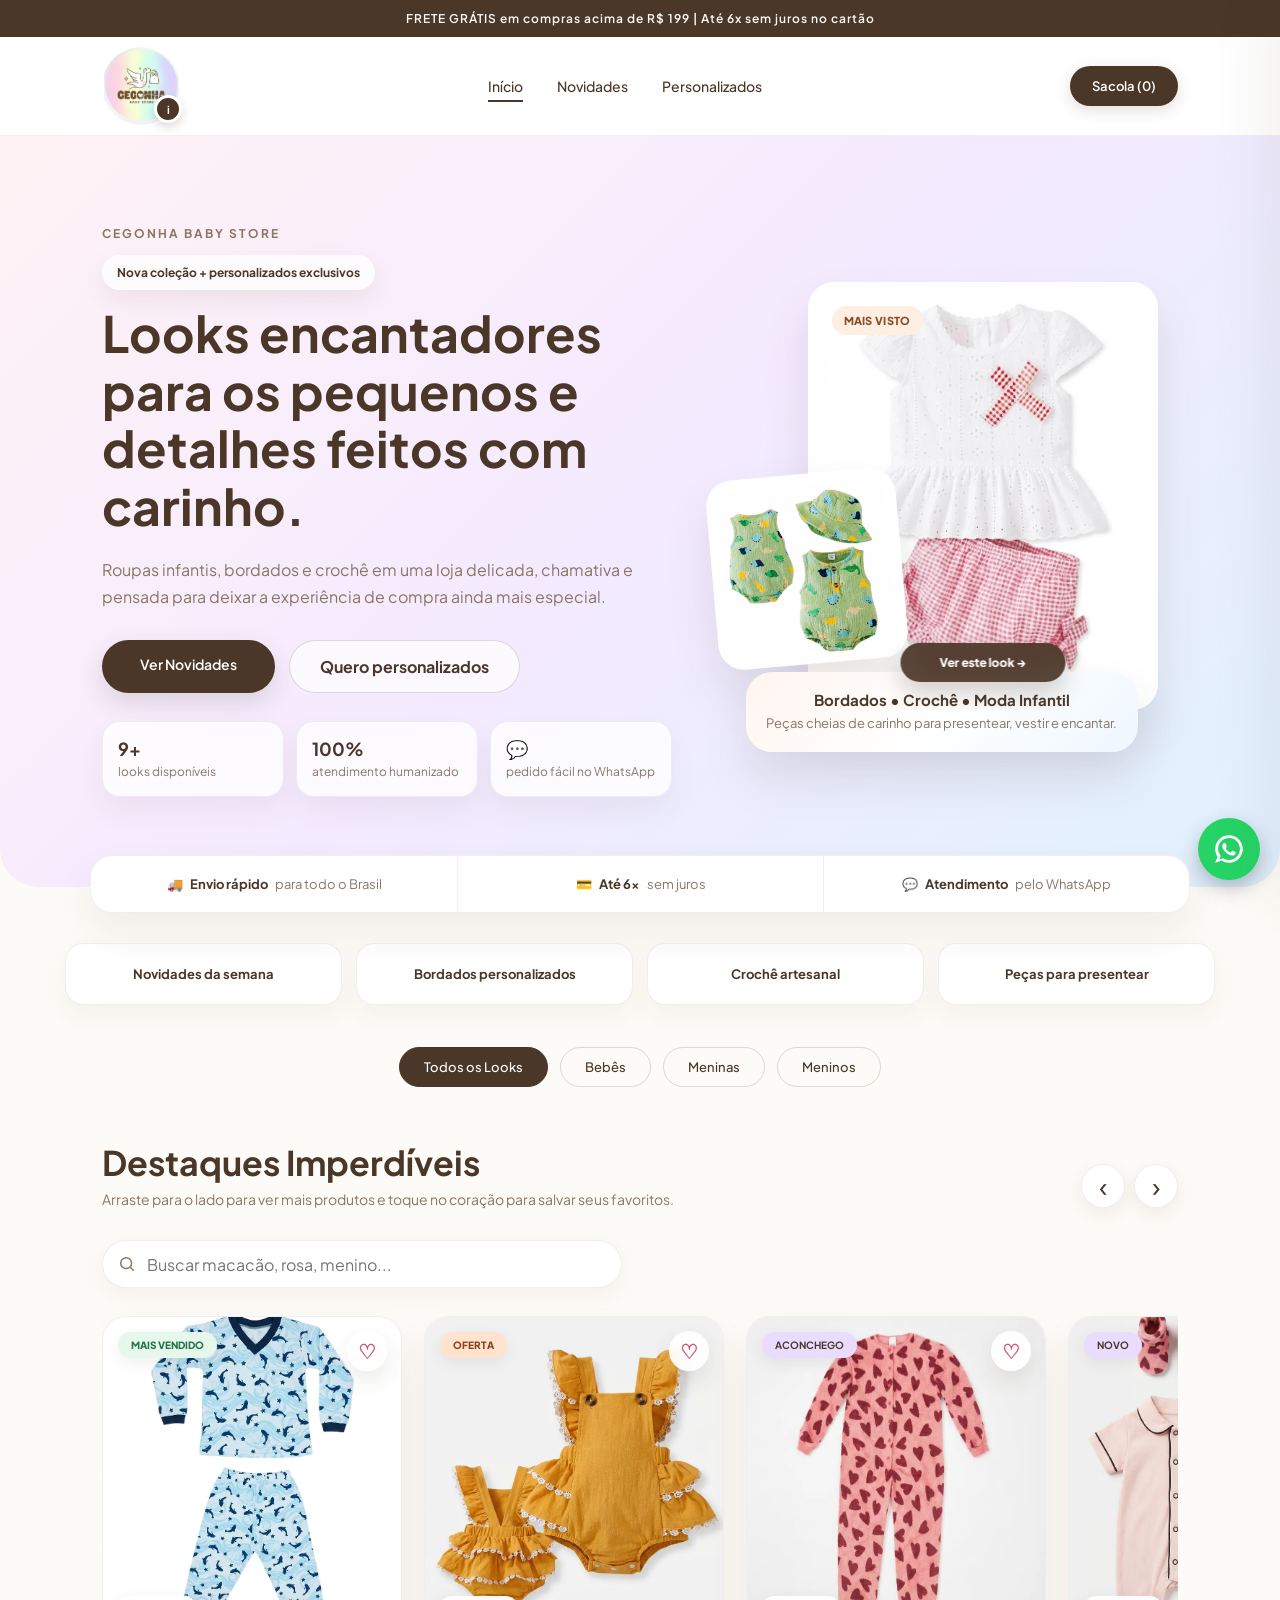
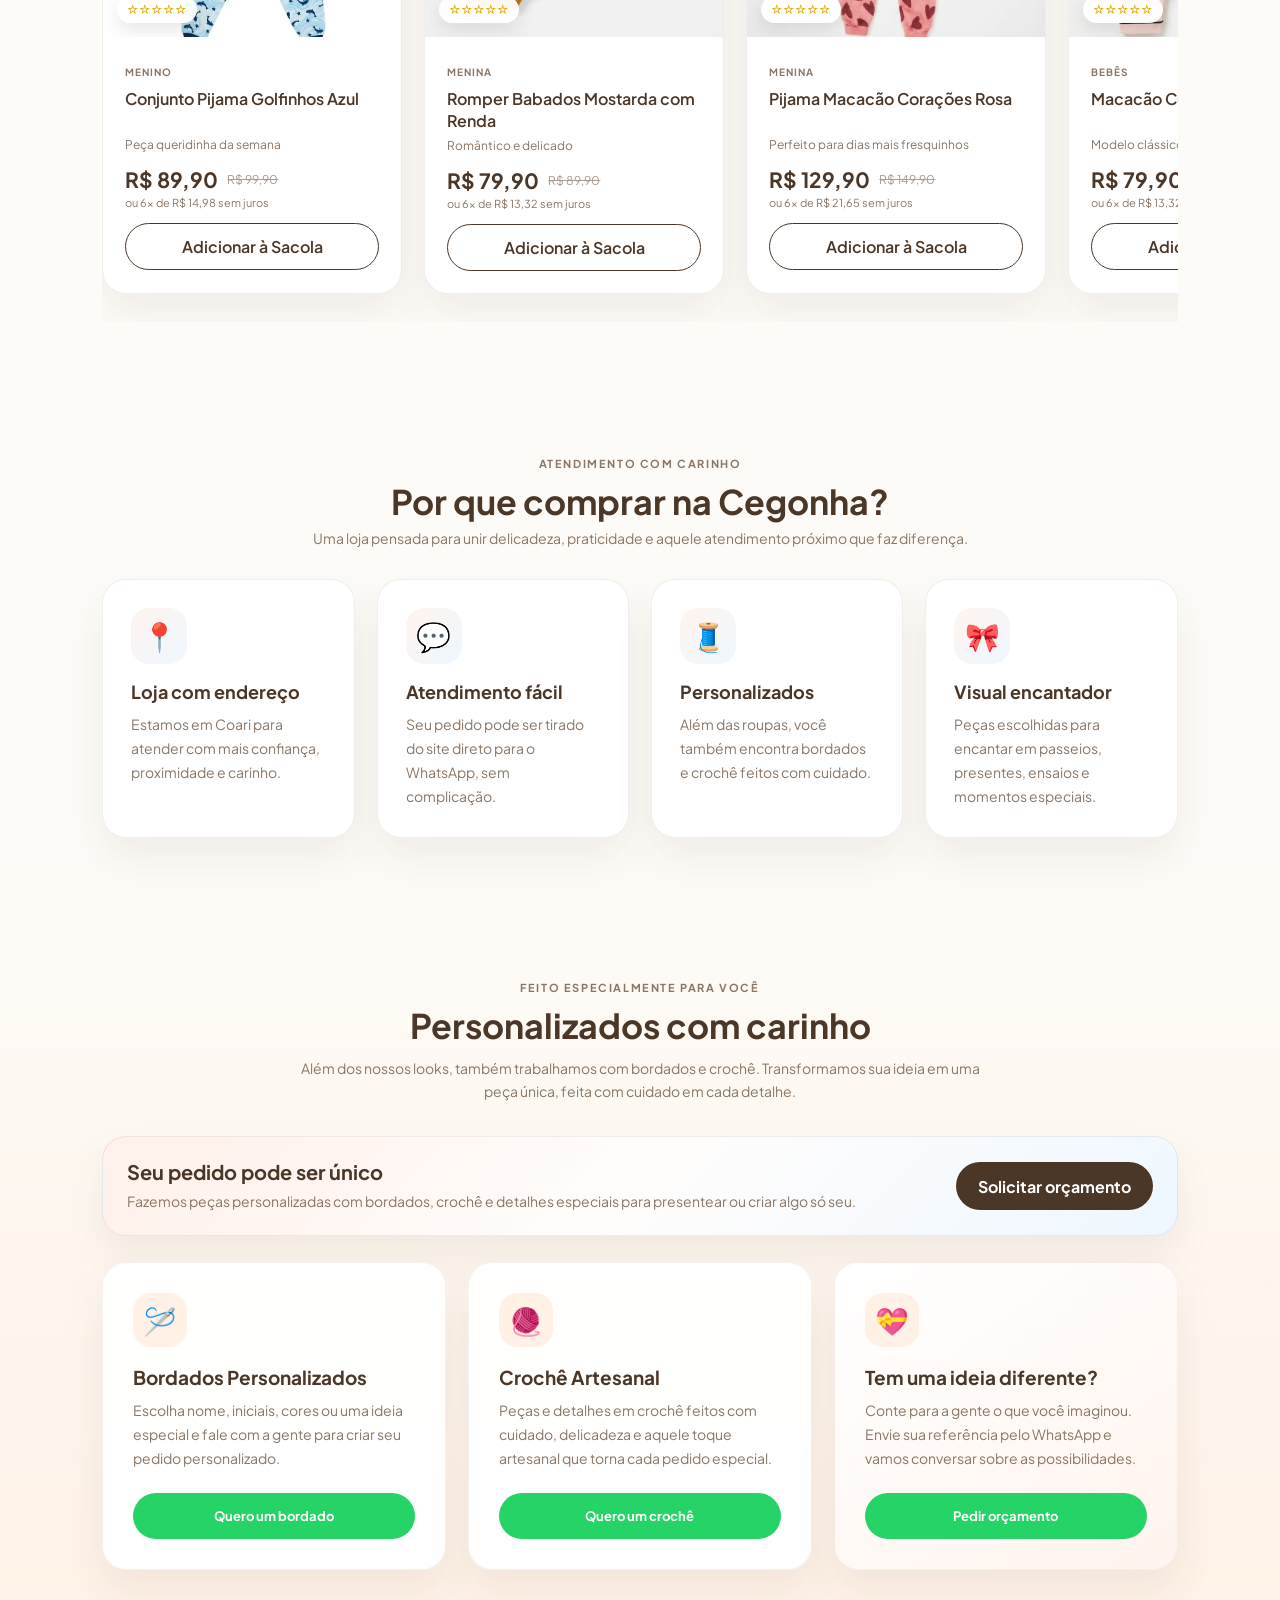
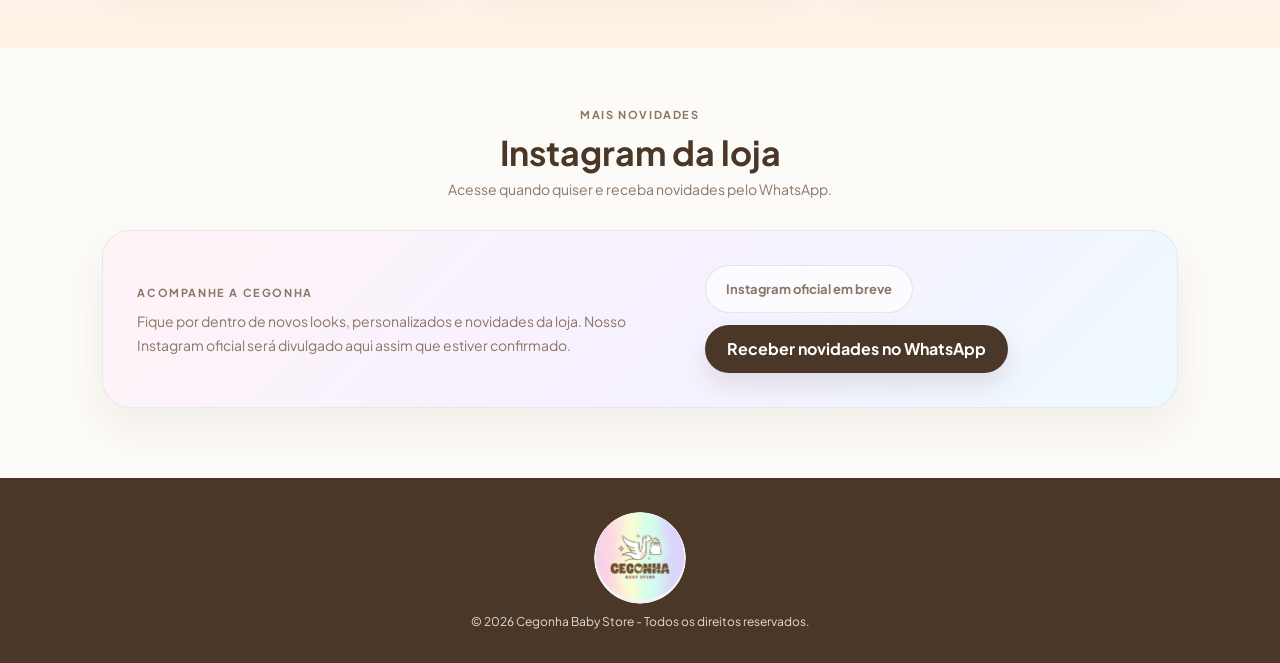
==== commit 91347059: "Add files via upload" ====
--- a/index.html
+++ b/index.html
@@ -8,8 +8,10 @@
 
     <link rel="preconnect" href="https://fonts.googleapis.com">
     <link rel="preconnect" href="https://fonts.gstatic.com" crossorigin>
+    <link rel="preconnect" href="https://cdn.jsdelivr.net" crossorigin>
+    <link rel="preconnect" href="https://nridvmdmnejbanofavli.supabase.co" crossorigin>
     <link href="https://fonts.googleapis.com/css2?family=Plus+Jakarta+Sans:wght@400;500;600;700;800&display=swap" rel="stylesheet">
-    <link rel="stylesheet" href="./style.css?v=24">
+    <link rel="stylesheet" href="./style.css?v=26">
 </head>
 <body>
 
@@ -19,7 +21,7 @@
 
     <header>
         <button class="logo-container logo-botao" type="button" onclick="abrirContato()" aria-label="Ver informações da Cegonha Baby Store" title="Ver informações da loja">
-            <img src="./logo.jpg" alt="Cegonha Baby Store" class="logo-img">
+            <img src="./logo.jpg" alt="Cegonha Baby Store" class="logo-img" decoding="async">
         </button>
 
         <nav aria-label="Menu principal">
@@ -77,13 +79,13 @@
                 <div class="hero-visual">
                     <div class="hero-card-principal">
                         <span class="hero-selo">MAIS VISTO</span>
-                        <img src="./conjunto-batinha-xadrez.jpeg" alt="Conjunto Batinha Bordada Xadrez Rosa">
+                        <img src="./conjunto-batinha-xadrez.webp" alt="Conjunto Batinha Bordada Xadrez Rosa" decoding="async" fetchpriority="high">
                         <button class="hero-ver-produto" type="button" onclick="abrirDetalhes(5)" aria-label="Ver o Conjunto Batinha Bordada Xadrez Rosa">
                             Ver este look <span aria-hidden="true">→</span>
                         </button>
                     </div>
                     <div class="hero-card-secundario hero-card-topo">
-                        <img src="./romper-dinossauros-chapeu.jpeg" alt="Produto infantil em destaque secundário">
+                        <img src="./romper-dinossauros-chapeu.webp" alt="Produto infantil em destaque secundário" loading="lazy" decoding="async">
                     </div>
                     <div class="hero-card-info">
                         <strong>Bordados • Crochê • Moda Infantil</strong>
@@ -124,6 +126,21 @@
                     <button type="button" class="seta-carrossel" onclick="rolarProdutos(-1)" aria-label="Produtos anteriores">‹</button>
                     <button type="button" class="seta-carrossel" onclick="rolarProdutos(1)" aria-label="Próximos produtos">›</button>
                 </div>
+            </div>
+
+            <div class="busca-produtos-area" role="search" aria-label="Buscar produtos">
+                <label class="busca-produtos-campo" for="busca-produtos">
+                    <svg viewBox="0 0 24 24" aria-hidden="true"><circle cx="11" cy="11" r="6.5"></circle><path d="m16 16 4 4"></path></svg>
+                    <input
+                        id="busca-produtos"
+                        type="search"
+                        placeholder="Buscar macacão, rosa, menino..."
+                        autocomplete="off"
+                        oninput="pesquisarProdutos(this.value)"
+                    >
+                    <button id="limpar-busca-produtos" type="button" onclick="limparBuscaProdutos()" aria-label="Limpar busca" hidden>×</button>
+                </label>
+                <small id="resultado-busca-produtos" aria-live="polite"></small>
             </div>
 
             <div class="grade-produtos" id="lista-produtos" aria-live="polite"></div>
@@ -232,7 +249,7 @@
             <button class="btn-fechar-contato" type="button" onclick="fecharContato()" aria-label="Fechar informações da loja">✕</button>
 
             <div class="contato-topo">
-                <img src="./logo.jpg" alt="Cegonha Baby Store" class="contato-logo">
+                <img src="./logo.jpg" alt="Cegonha Baby Store" class="contato-logo" loading="lazy" decoding="async">
                 <div>
                     <span class="contato-mini">FALE COM A GENTE</span>
                     <h2 id="contato-titulo">Cegonha Baby Store</h2>
@@ -427,12 +444,12 @@
 
     <footer>
         <button class="footer-logo-botao" type="button" onclick="abrirContato()" aria-label="Ver informações da Cegonha Baby Store" title="Ver informações da loja">
-            <img src="./logo.jpg" alt="Cegonha Baby Store" class="footer-logo">
+            <img src="./logo.jpg" alt="Cegonha Baby Store" class="footer-logo" loading="lazy" decoding="async">
         </button>
         <p>&copy; 2026 Cegonha Baby Store - Todos os direitos reservados.</p>
     </footer>
 
     <script src="https://cdn.jsdelivr.net/npm/@supabase/supabase-js@2"></script>
-    <script src="./script.js?v=24"></script>
+    <script src="./script.js?v=26"></script>
 </body>
 </html>
--- a/style.css
+++ b/style.css
@@ -3255,3 +3255,98 @@
         order: -1;
     }
 }
+
+
+/* =========================================================
+   V26 - BUSCA DE PRODUTOS + DESEMPENHO
+   ========================================================= */
+.busca-produtos-area {
+    display: flex;
+    align-items: center;
+    justify-content: space-between;
+    gap: 14px;
+    margin: 4px 0 20px;
+}
+
+.busca-produtos-campo {
+    width: min(520px, 100%);
+    min-height: 48px;
+    display: flex;
+    align-items: center;
+    gap: 10px;
+    padding: 0 12px 0 14px;
+    border: 1px solid var(--borda);
+    border-radius: 999px;
+    background: #fff;
+    box-shadow: 0 8px 24px rgba(74, 55, 40, .05);
+    transition: border-color .2s ease, box-shadow .2s ease;
+}
+
+.busca-produtos-campo:focus-within {
+    border-color: rgba(74, 55, 40, .34);
+    box-shadow: 0 10px 26px rgba(74, 55, 40, .09);
+}
+
+.busca-produtos-campo svg {
+    width: 20px;
+    height: 20px;
+    fill: none;
+    stroke: currentColor;
+    stroke-width: 1.8;
+    color: var(--marrom-suave);
+    flex: 0 0 auto;
+}
+
+.busca-produtos-campo input {
+    width: 100%;
+    border: 0;
+    outline: 0;
+    background: transparent;
+    color: var(--marrom-luxo);
+    font: inherit;
+    min-width: 0;
+}
+
+.busca-produtos-campo input::-webkit-search-cancel-button {
+    display: none;
+}
+
+.busca-produtos-campo button {
+    border: 0;
+    background: transparent;
+    width: 32px;
+    height: 32px;
+    border-radius: 50%;
+    cursor: pointer;
+    color: var(--marrom-suave);
+    font-size: 22px;
+    line-height: 1;
+}
+
+.busca-produtos-campo button:hover {
+    background: rgba(74, 55, 40, .06);
+}
+
+#resultado-busca-produtos {
+    color: var(--marrom-suave);
+    white-space: nowrap;
+    font-size: 12px;
+}
+
+@media (max-width: 600px) {
+    .busca-produtos-area {
+        display: block;
+        margin: 2px 0 16px;
+    }
+
+    .busca-produtos-campo {
+        width: 100%;
+        min-height: 46px;
+    }
+
+    #resultado-busca-produtos {
+        display: block;
+        margin: 7px 4px 0;
+        white-space: normal;
+    }
+}
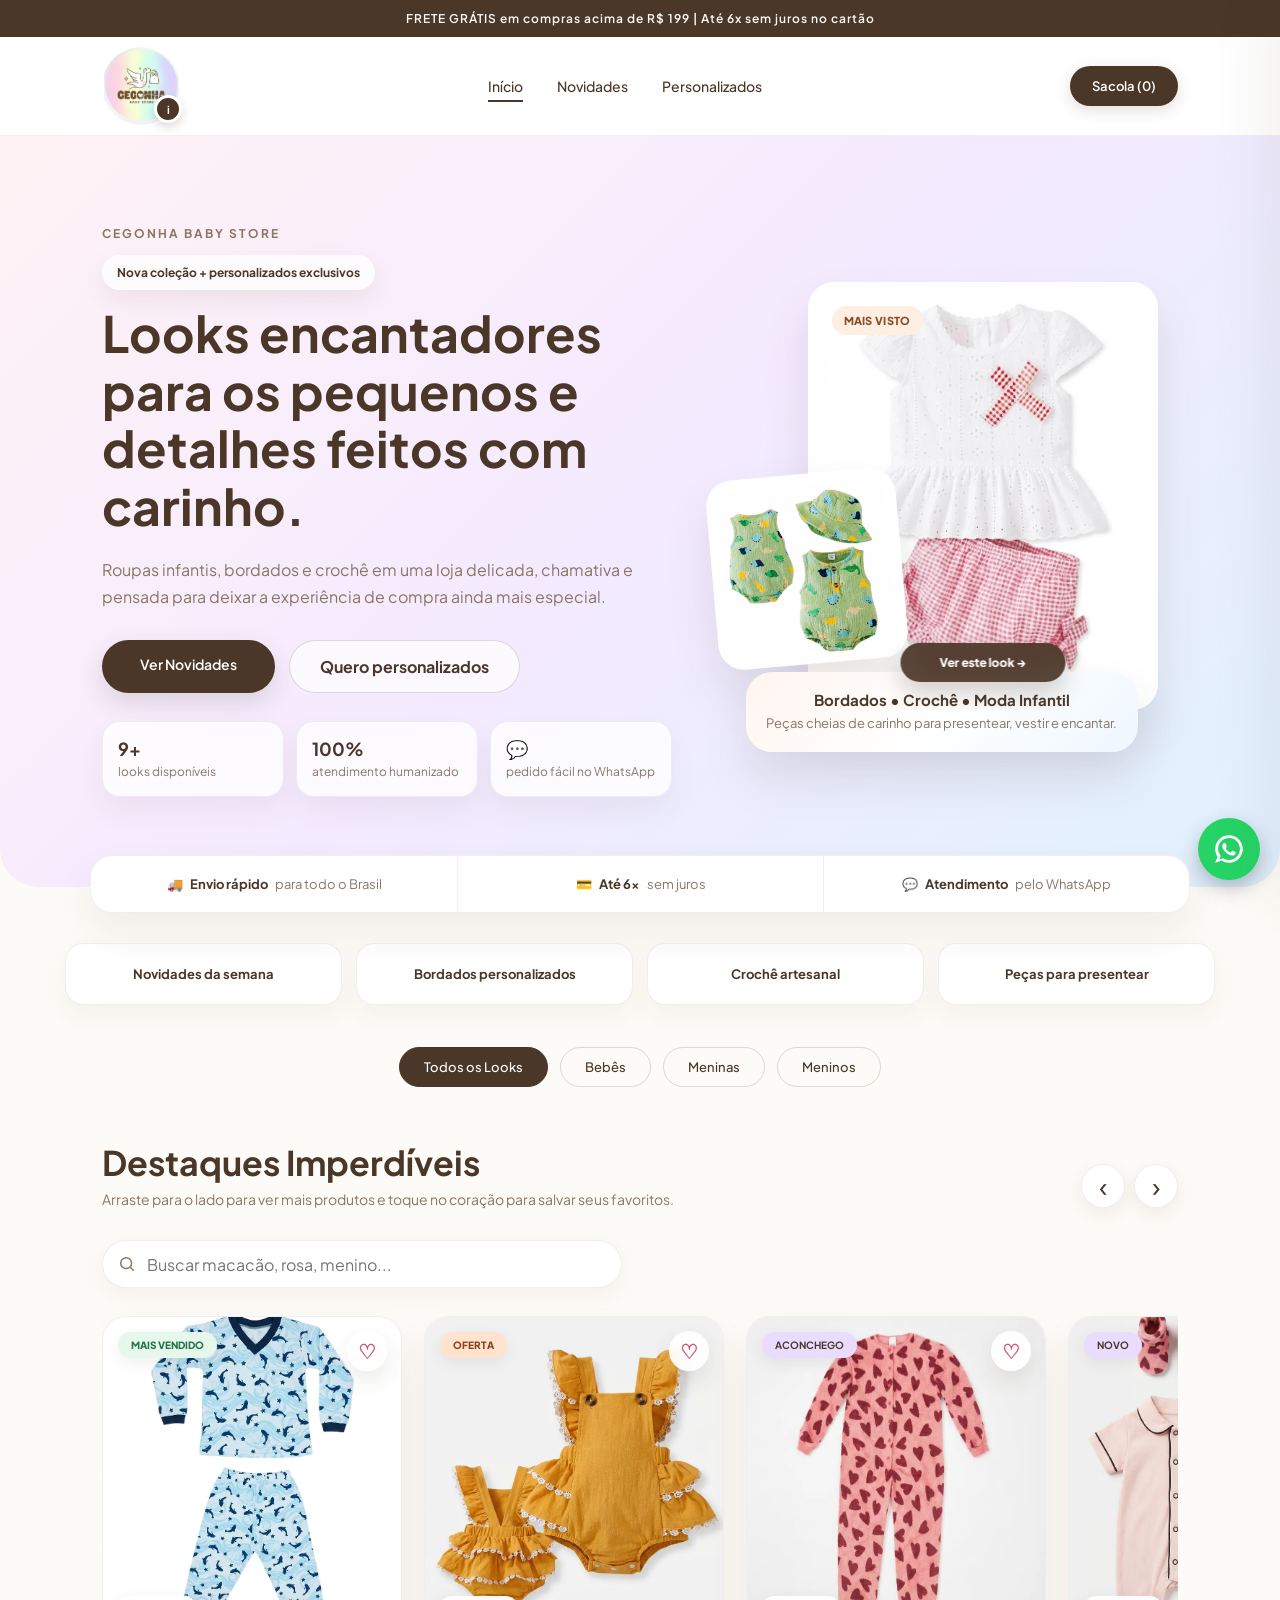
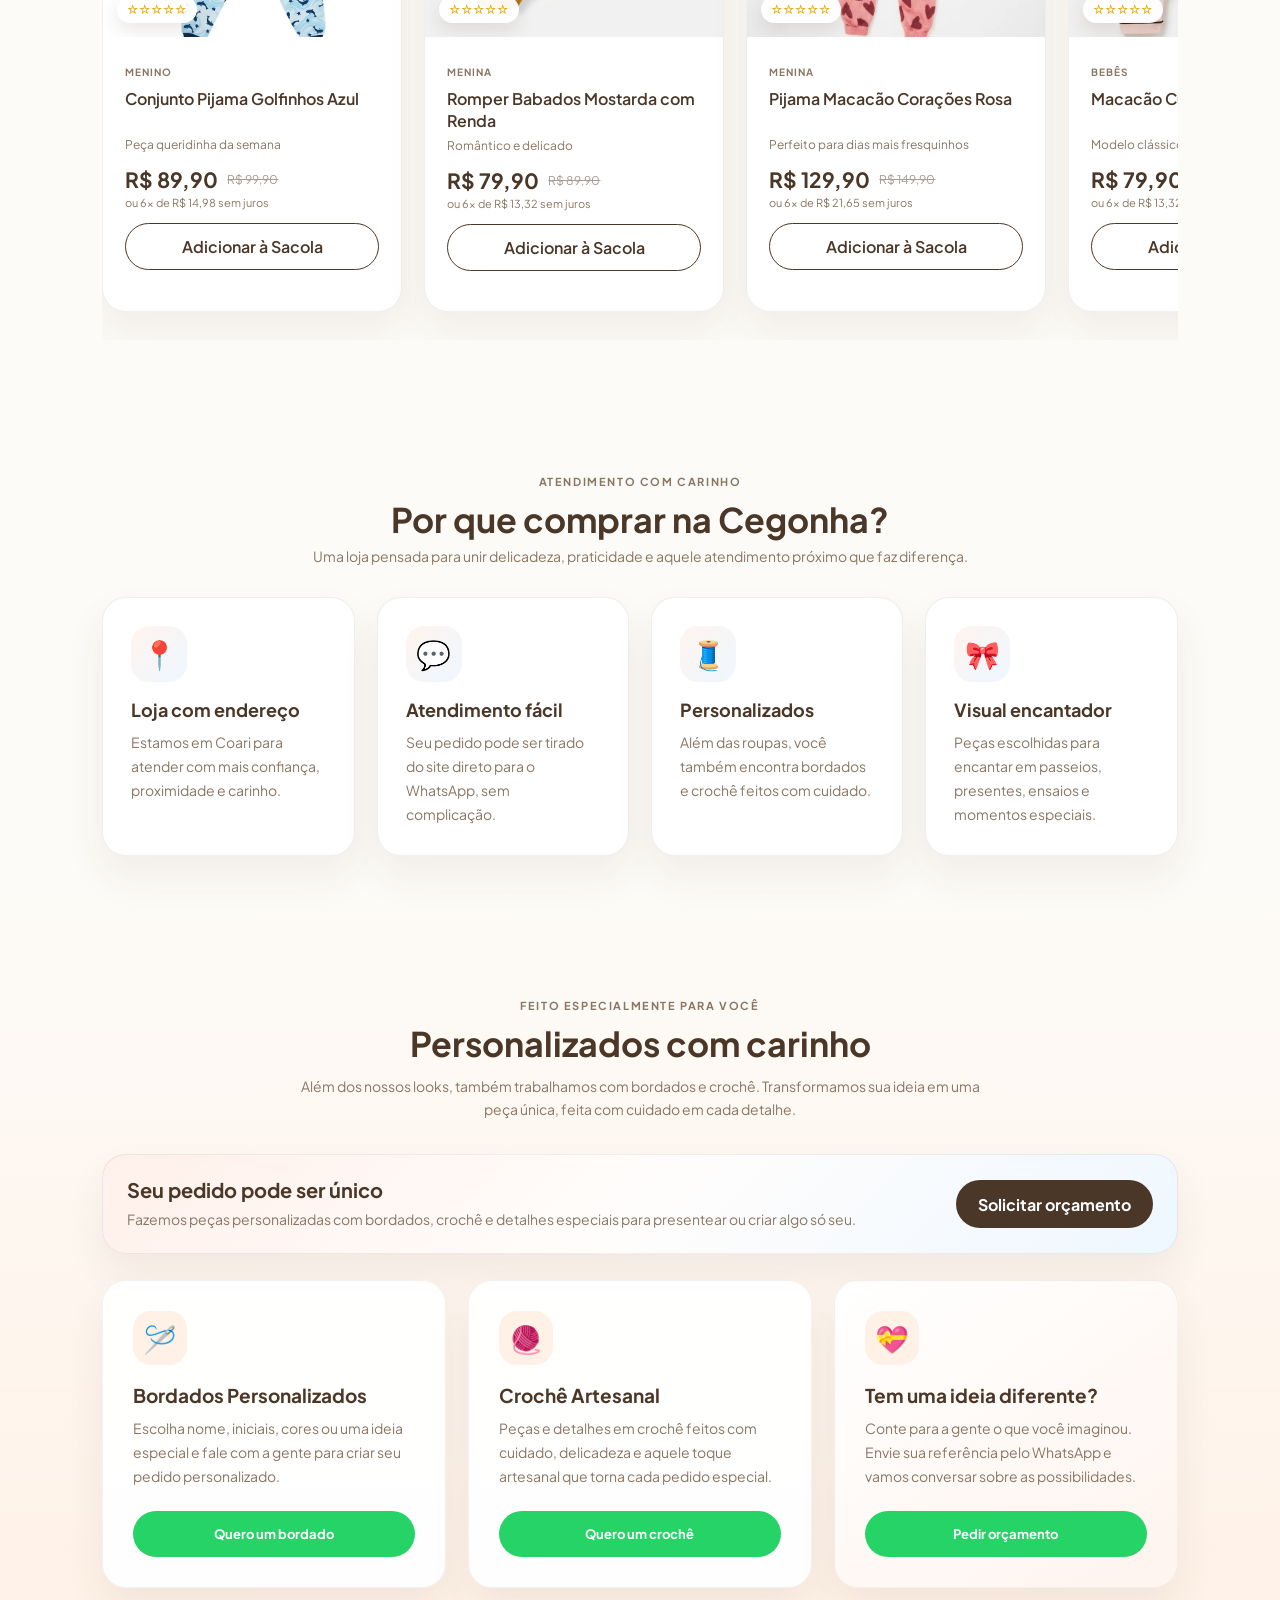
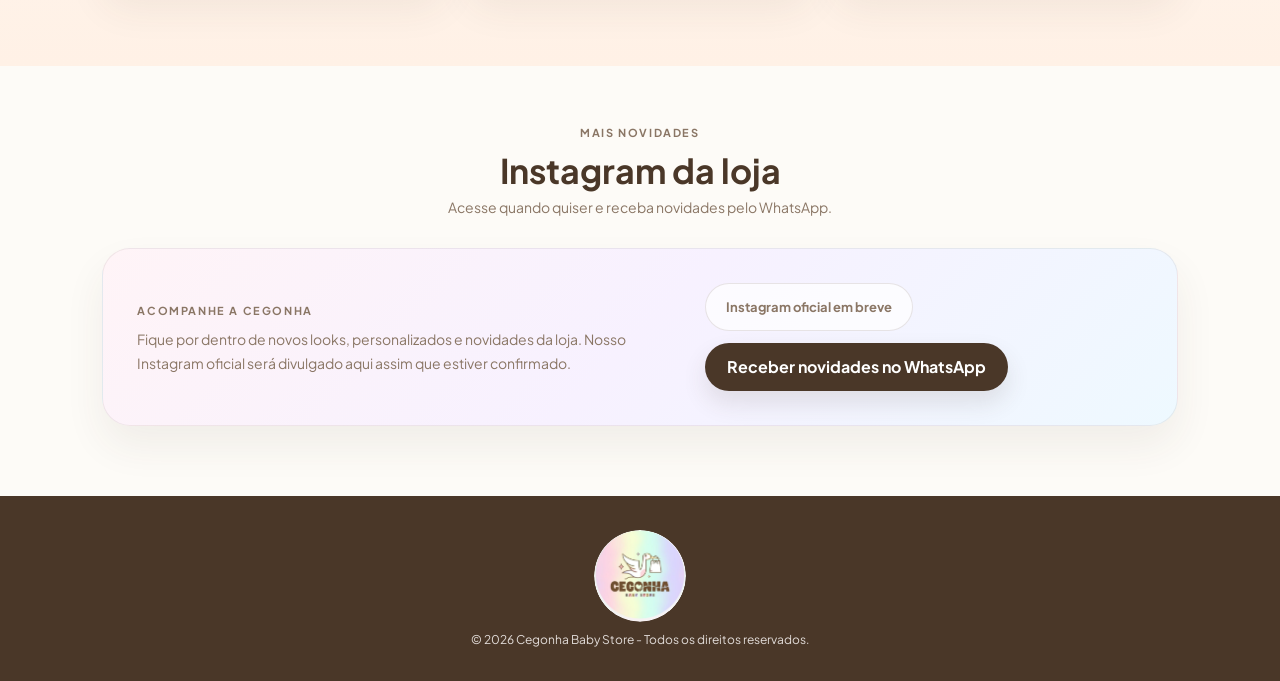
==== commit 49967f48: "Add files via upload" ====
--- a/index.html
+++ b/index.html
@@ -11,7 +11,7 @@
     <link rel="preconnect" href="https://cdn.jsdelivr.net" crossorigin>
     <link rel="preconnect" href="https://nridvmdmnejbanofavli.supabase.co" crossorigin>
     <link href="https://fonts.googleapis.com/css2?family=Plus+Jakarta+Sans:wght@400;500;600;700;800&display=swap" rel="stylesheet">
-    <link rel="stylesheet" href="./style.css?v=26">
+    <link rel="stylesheet" href="./style.css?v=27">
 </head>
 <body>
 
@@ -450,6 +450,6 @@
     </footer>
 
     <script src="https://cdn.jsdelivr.net/npm/@supabase/supabase-js@2"></script>
-    <script src="./script.js?v=26"></script>
+    <script src="./script.js?v=28"></script>
 </body>
 </html>
